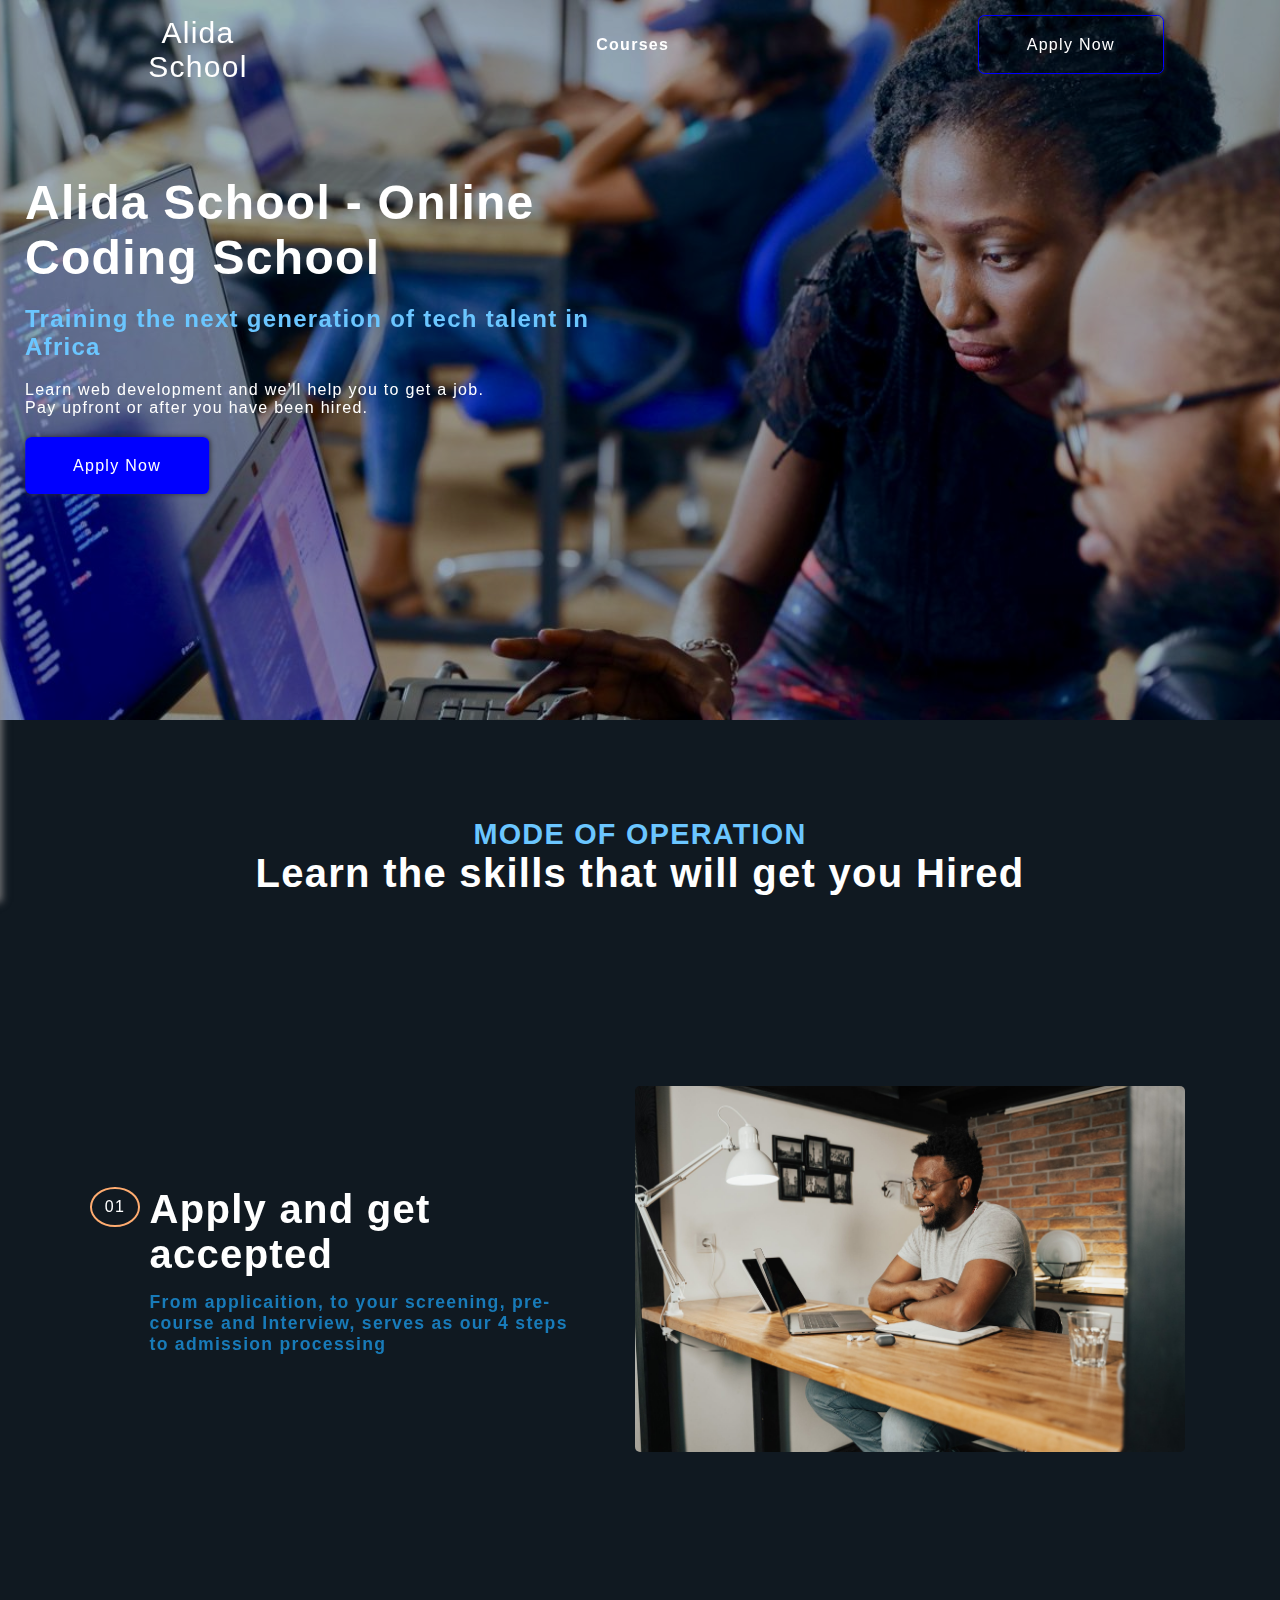
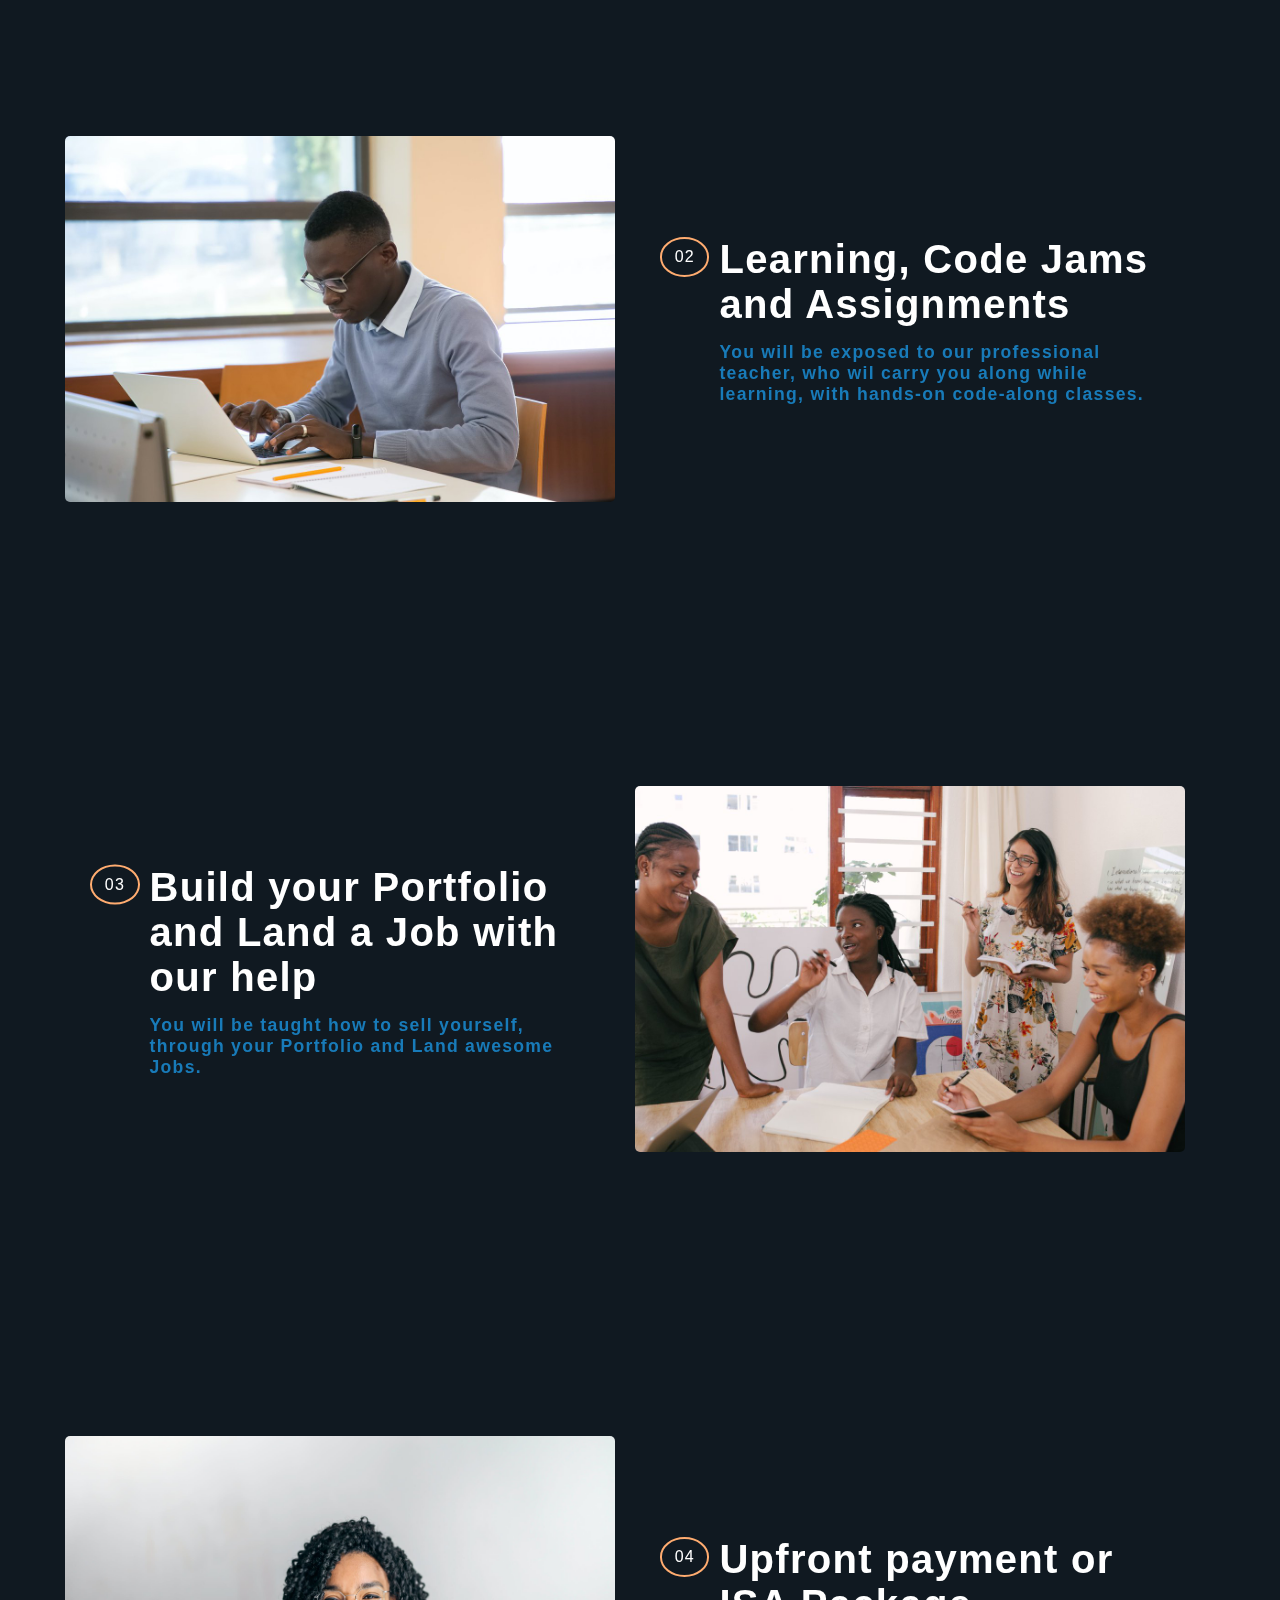
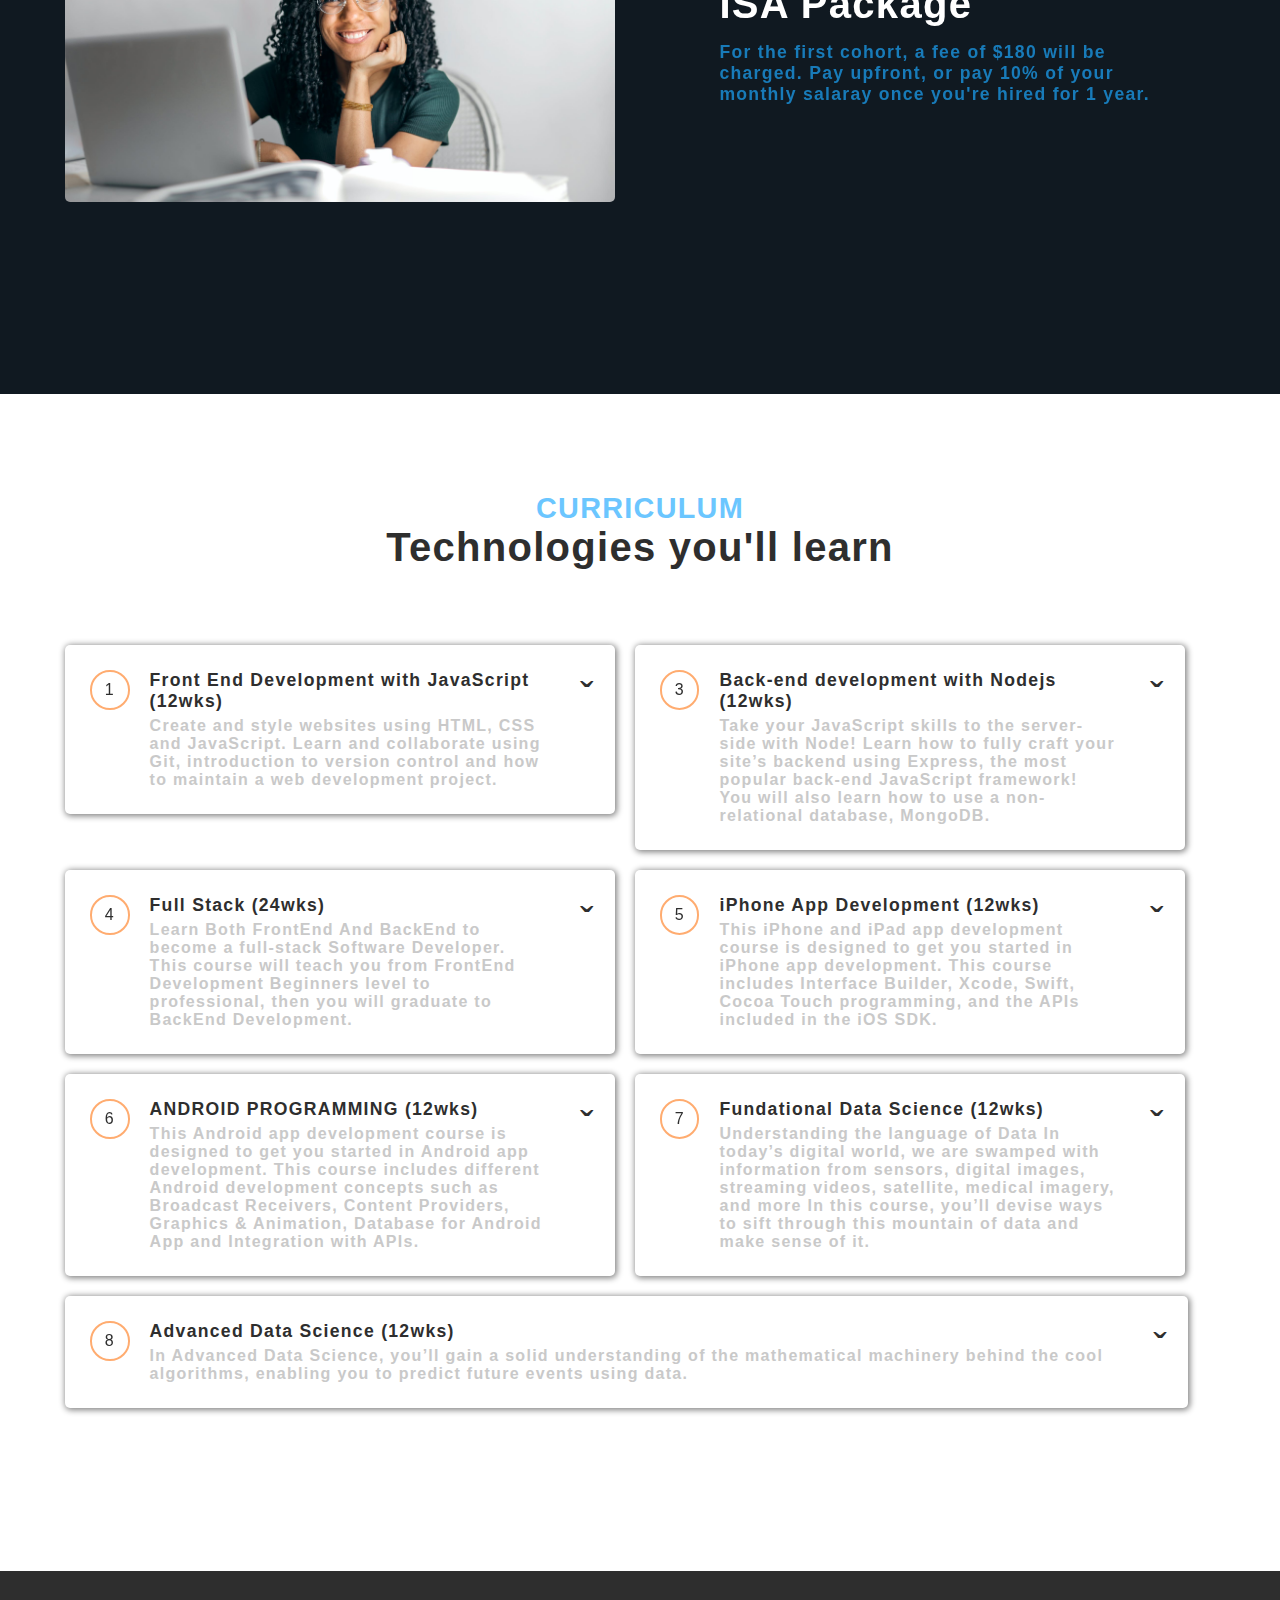
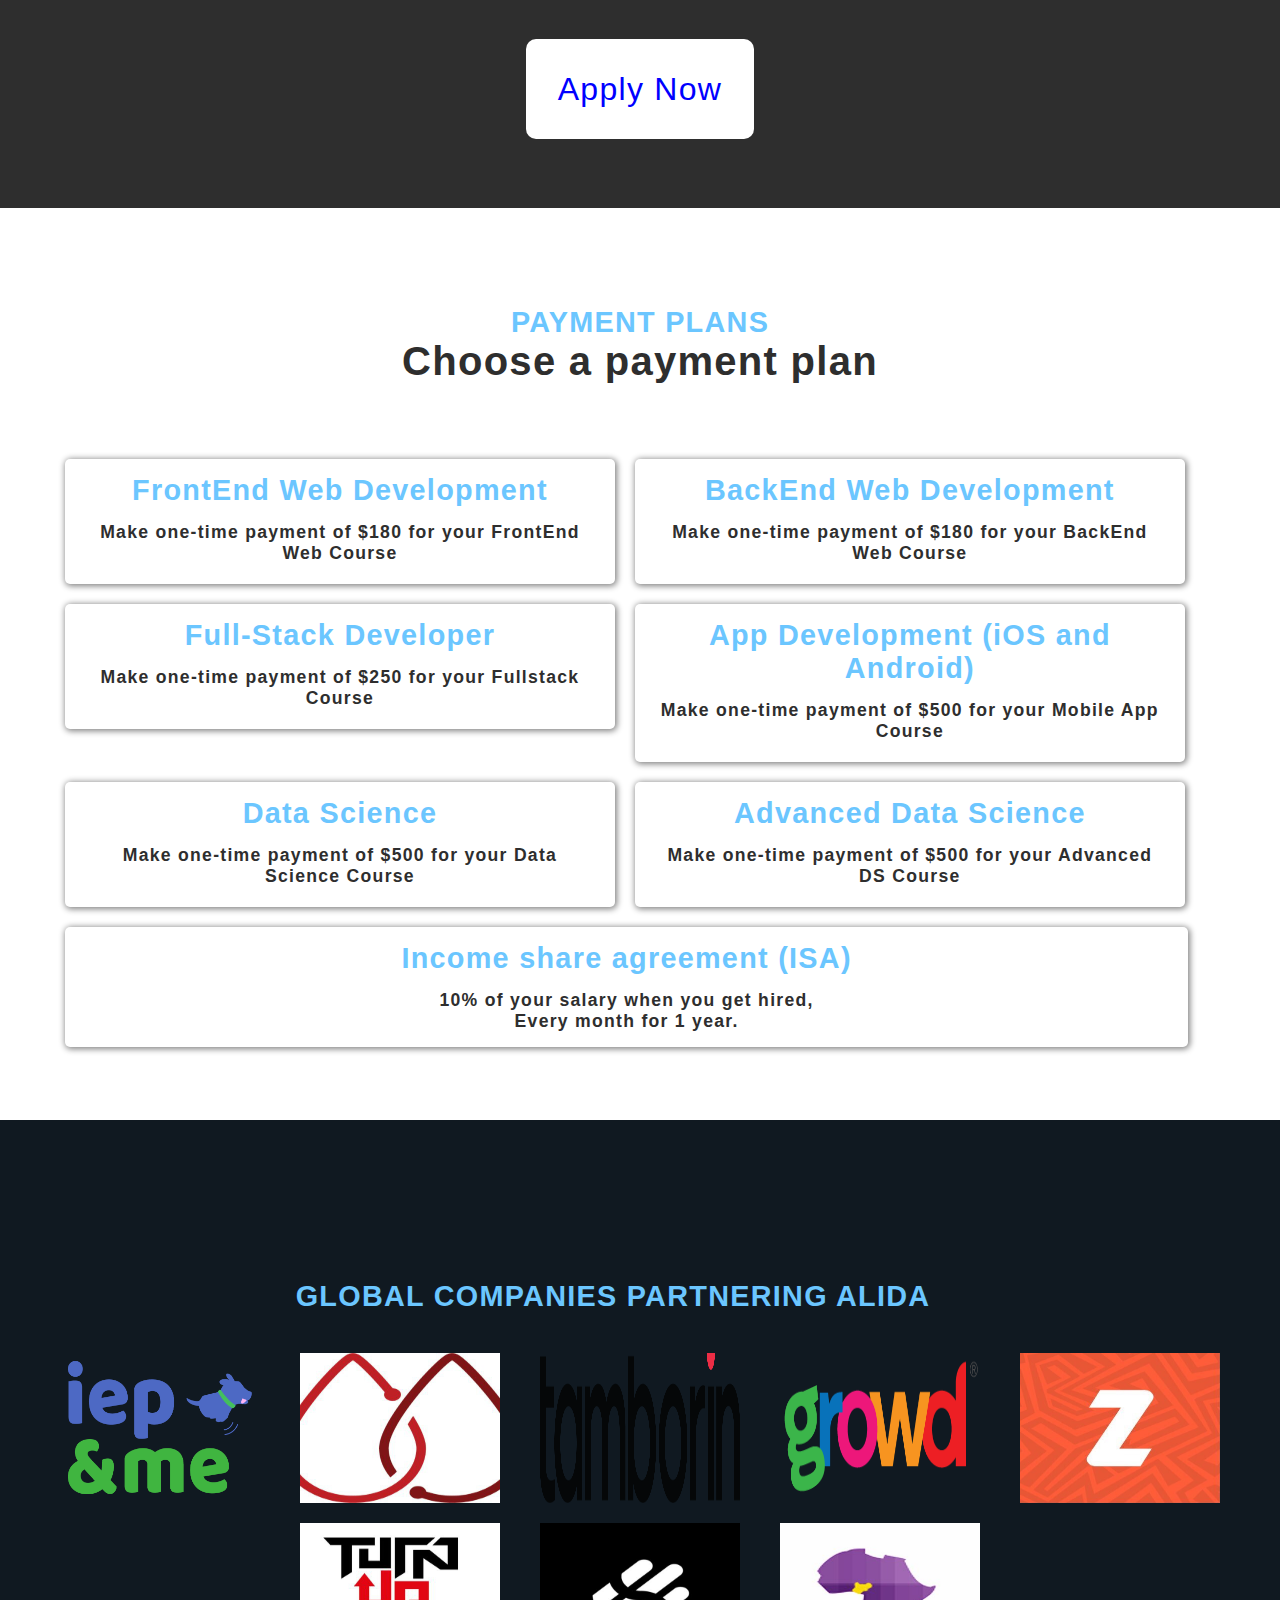
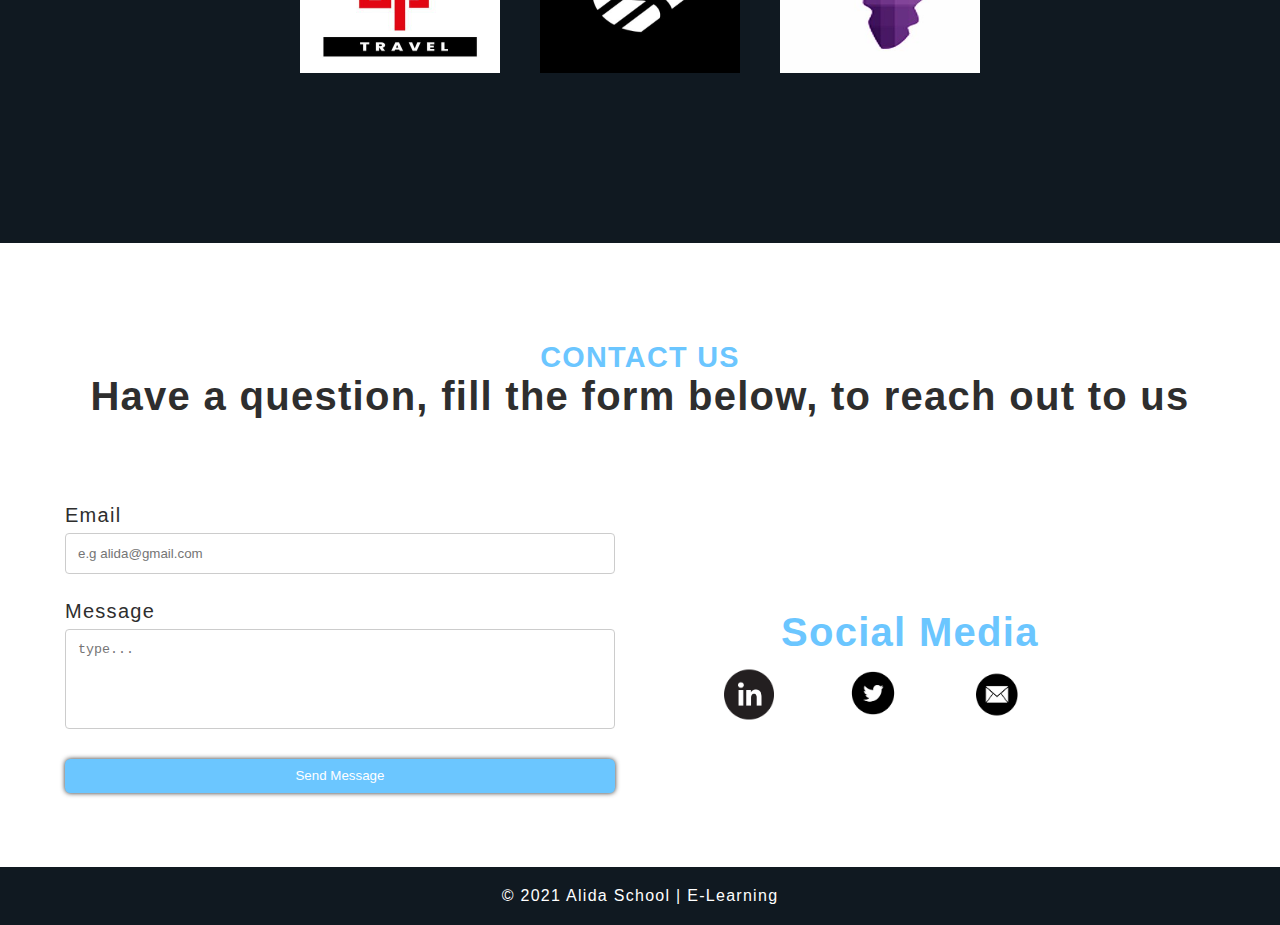
==== index.html @ 57f453c8 "first commit" ====
<!DOCTYPE html>
<html lang="en">
<head>
    <meta charset="UTF-8">
    <meta http-equiv="X-UA-Compatible" content="IE=edge">
    <meta name="author" content="George Ikwegbu Chinedu" email="g.ikwegub@gmail.com" >
    <meta name="theme-color" content="#fff">
    <meta name="viewport" content="width=device-width, initial-scale=1.0">
    <!-- <meta name="color-scheme" content="dark light"> -->
    <link rel="stylesheet" type="text/css" href="css/style.css" />
    <link rel="icon" href="images/alida-logo.png" sizes="192x192" />
    <title>Alida School</title>
</head>
<body>
    <div class="al-wrapper">
        <nav class="al-nav-bar">
            <div class="al-brand">
                <div> Alida </div>
                <div> School </div>
            </div>
            <ul>
                <!-- <li>
                    <a href="#mod" title=""> Mode of Operation </a>
                </li> -->
                <li>
                    <a href="#curriculum" title=""> Courses </a>
                </li>
                <!-- <li>
                    <a href="#timeline" title=""> Timeline </a>
                </li>
                <li>
                    <a href="#payment" title=""> Payment Plans </a>
                </li>
                <li>
                    <a href="#contactus" title=""> Contact Us </a>
                </li> -->
            </ul>
            <div class="al-nav-apply-btn">
                <a href="https://forms.gle/y5cdos5y91xUsChD9" target="_blank" class="al-btn al-btn-primary al-btn-outline al-text-light al-pt-lg al-pb-lg" title="Apply Now"> Apply Now </a>
            </div>
            <div class="al-nav-btn al-mr-lg al-pr-lg">
                <button class="al-nav-menu al-bg-secondary" id="al-nav-menu" >
                    <div></div>
                    <div></div>
                    <div></div>
                </button>
            </div>
        </nav>
        <!-- <div class="al-side-nav al-side-nav-openClose"> -->
        <div class="al-side-nav">
            <div class="al-side-nav-content al-bg-linkImg" id="al-side-nav-content">
                <ul>
                    <li>
                        <a href="#mod" title=""> Mode of Operation </a>
                    </li>
                    <li>
                        <a href="#curriculum" title=""> Curriculum </a>
                    </li>
                    <li>
                        <a href="#timeline" title=""> Timeline </a>
                    </li>
                    <li>
                        <a href="#payment" title=""> Payment Plans </a>
                    </li>
                    <li>
                        <a href="#contactus" title=""> Contact Us </a>
                    </li>
                </ul>
            </div>
        </div>
        <div class="al-hero al-bg-heroImg">
            <div class="al-row _hero">
                <div class="al-col-sm-6">
                    <div class="al-hero-text">
                        <div class="al-text-h1">
                            Alida School - Online Coding School
                        </div>
                        <div class="al-text-h5 al-text-secondary al-mt-lg al-mb-lg" style="font-size: 24px;">
                            Training the next generation of tech talent in Africa
                        </div>
                        <div class="al-mb-lg" style="font-size: 16px;">
                            Learn web development and we'll help you to get a job. <br>
                            Pay upfront or after you have been hired.
                        </div>
                        <div class="al-mt-lg al-pt-lg">
                            <a href="https://forms.gle/y5cdos5y91xUsChD9" target="_blank" class="al-btn al-btn-primary al-pt-lg al-pb-lg" title=""> Apply Now </a>
                        </div>
                    </div>
                </div>
            </div>
        </div>
        <!-- <div class="al-why-alida" style="background-color: red;" >
            <div class="al-why-container">
                <div class="al-why-header al-text-secondary">Training the next generation of tech talent in Africa </div>
                <div class="al-why-content">
                    Alida School is a technology and future skills school that trains aspiring tech professionals with industry-ready skills required for the fast-moving tech sector.
                </div>
            </div>
            <div>
                <div class="al-why-card">
                    <div class="al-card-img">
                        <img src="images/learn.jpeg" alt="tech image" />
                    </div>
                    <div class="al-content">
                        <div class="al-title"> Learn the employability skills that matter </div>
                        <div class="al-subtitle"> Each program is developed to fill a demand in today’s booming tech industry. You’ll learn practical skills that make you more valuable and attractive to companies. </div>
                    </div>
                </div>
            </div>
            <div>
                <div class="al-why-card">
                    <div class="al-card-img">
                        <img src="images/coding.jpeg" alt="tech image" />
                    </div>
                    <div class="al-content">
                        <div class="al-title"> Coding courses created by technologists and  computer scientists </div>
                        <div class="al-subtitle"> All of our courses are created, delivered and updated by experts working in the tech industry. You’ll always be learning the most up-to-date industry standards and best practices. </div>
                    </div>
                </div>
            </div>
            <div>
                <div class="al-why-card">
                    <div class="al-card-img">
                        <img src="images/career.jpeg" alt="tech image" />
                    </div>
                    <div class="al-content">
                        <div class="al-title"> Exciting African and Global Tech Career Pathways </div>
                        <div class="al-subtitle"> Our interests are 100% aligned and we only succeed when you do, so you don't need to worry about navigating the job market alone. We’ll connect you to our network of hiring partners to help you find the right job. </div>
                    </div>
                </div>
            </div>
        </div> -->
        <div class="al-mode-of-operation" id="mod">
            <div class="al-header">
                <div class="al-text-secondary al-text-h3 al-text-capslock"> MODE OF OPERATION </div>
                <div class="al-text-h2 al-text-light">
                    Learn the skills that will get you Hired
                </div>
            </div>
            <div class="al-content">
                <div class="al-row _mod">
                    <div class="al-col-sm-6">
                        <div class="al-vertical">
                            <div class="al-before">
                                <div class="al-num al-text-light"> 01 </div>
                            </div>
                            <div>
                                <div class="al-text-h2 al-mb-md al-text-light"> Apply and get accepted </div>
                                <div class="al-text-secondary-dark al-text-h4">
                                    From applicaition, to your screening, pre-course and Interview,
                                    serves as our 4 steps to admission processing
                                </div>
                            </div>
                        </div>
                    </div>
                    <div class="al-col-sm-6 al-text-center">
                        <img class="accept" src="images/accept.jpeg" alt="Image" width="100%" />
                    </div>
                </div>
                <div class="al-row _mod">
                    <div class="al-col-sm-6 al-text-center">
                        <img class="code" src="images/code.jpeg" alt="Image" width="100%" />
                    </div>
                    <div class="al-col-sm-6">
                        <div class="al-vertical">
                            <div class="al-before">
                                <div class="al-num al-text-light"> 02 </div>
                            </div>
                            <div>
                                <div class="al-text-h2 al-mb-md al-text-light"> Learning, Code Jams and Assignments </div>
                                <div class="al-text-secondary-dark al-text-h4">
                                    You will be exposed to our professional teacher, who wil carry you along while learning,
                                    with hands-on code-along classes.
                                </div>
                            </div>
                        </div>
                    </div>
                </div>
                <div class="al-row _mod">
                    <div class="al-col-sm-6">
                        <div class="al-vertical">
                            <div class="al-before">
                                <div class="al-num al-text-light"> 03 </div>
                            </div>
                            <div>
                                <div class="al-text-h2 al-mb-md al-text-light"> Build your Portfolio and Land a Job with our help </div>
                                <div class="al-text-secondary-dark al-text-h4">
                                    You will be taught how to <b>sell</b> yourself, through your Portfolio
                                    and Land awesome Jobs.
                                </div>
                            </div>
                        </div>
                    </div>
                    <div class="al-col-sm-6 al-text-center">
                        <img class="build" src="images/build.jpeg" alt="Image" width="100%" />
                    </div>
                </div>
                <div class="al-row _mod">
                    <div class="al-col-sm-6 al-text-center">
                        <img class="pay" src="images/pay.jpeg" alt="Image" width="100%" />
                    </div>
                    <div class="al-col-sm-6">
                        <div class="al-vertical">
                            <div class="al-before">
                                <div class="al-num al-text-light"> 04 </div>
                            </div>
                            <div>
                                <div class="al-text-h2 al-mb-md al-text-light"> Upfront payment or ISA Package </div>
                                <div class="al-text-secondary-dark al-text-h4">
                                    For the first cohort, a fee of &#36;180 will be charged.
                                    Pay upfront, or pay 10% of your monthly salaray once you're hired
                                    for 1 year.
                                </div>
                            </div>
                        </div>
                    </div>
                </div>
            </div>
        </div>
        <div class="al-curriculum" id="curriculum">
            <div class="al-header">
                <div class="al-text-secondary al-text-h3 al-text-capslock"> Curriculum </div>
                <div class="al-text-h2">
                    Technologies you'll learn
                </div>
            </div>
            <div class="al-content">
                <div class="al-row _curriculum">
                    <div class="al-col-sm-6">
                        <div class="al-card">
                            <div class="al-accordion">
                                <!-- I want to use a sibling selector -->
                                <input type="checkbox" hidden  id="html" />
                                <label for="html">
                                    <div class="al-accordion-header">
                                        <div class="al-row al-justify-between">
                                            <div class="al-before al-mr-lg">
                                                <div class="al-num"> 1 </div>
                                            </div>
                                            <div>
                                                <div class="al-text-h4"> Front End Development with JavaScript (12wks) </div>
                                                <div class="al-text-subtitle al-text-grey al-mt-xs">
                                                    <div>
                                                        Create and style websites using HTML, CSS and JavaScript. 
                                                        Learn and collaborate using Git, introduction to version control and how to maintain a web development project.
                                                    </div>
                                                </div>
                                            </div>
                                        </div>
                                        <div class="al-pl-lg al-pt-lg">
                                                <span class="al-icon-md"> &#711; </span>
                                            </div>
                                        </div>
                                </label>
                                <div class="al-accordion-body al-mt-md">
                                    <div class="al-chips">
                                        <span class="al-chip"> HTML </span>
                                        <span class="al-chip"> CSS </span>
                                        <span class="al-chip"> Responsive web design </span>
                                        <span class="al-chip"> Building forms </span>
                                        <span class="al-chip"> Git commands </span>
                                        <span class="al-chip"> Functions </span>
                                        <span class="al-chip"> Objects </span>
                                        <span class="al-chip"> Classes </span>
                                        <span class="al-chip"> Modules </span>
                                        <span class="al-chip"> Error handling </span>
                                        <span class="al-chip"> Error handling </span>
                                        <span class="al-chip"> Document Object Model (DOM) </span>
                                        <span class="al-chip"> Vue.js) </span>
                                    </div>
                                </div>
                            </div>
                        </div>
                    </div>
                    <div class="al-col-sm-6">
                        <div class="al-card al-bg-light">
                            <div class="al-accordion">
                                <input type="checkbox" hidden  id="wordpress" />
                                <label for="wordpress">
                                    <div class="al-accordion-header">
                                        <div class="al-row al-justify-between">
                                            <div class="al-before al-mr-lg">
                                                <div class="al-num"> 3 </div>
                                            </div>
                                            <div>
                                                <div class="al-text-h4"> Back-end development with Nodejs (12wks) </div>
                                                <div class="al-text-subtitle al-text-grey al-mt-xs">
                                                    <div>
                                                        Take your JavaScript skills to the server-side with Node! Learn how to fully craft your site’s backend using Express, the most popular back-end JavaScript framework! You will also learn how to use a non-relational database, MongoDB.
                                                    </div>
                                                </div>
                                            </div>
                                        </div>
                                        <div class="al-pl-lg al-pt-lg">
                                            <span class="al-icon-md"> &#711; </span>
                                        </div>
                                    </div>
                                </label>
                                <div class="al-accordion-body al-mt-md">
                                    <div class="al-chips">
                                        <span class="al-chip"> Node Js </span>
                                        <span class="al-chip"> Express and MongoDB </span>
                                        <span class="al-chip"> Authentication </span>
                                        <span class="al-chip"> APIs </span>
                                        <span class="al-chip"> Testing Express </span>
                                        <span class="al-chip"> Final Project </span>
                                    </div>
                                </div>
                            </div>
                        </div>
                    </div>
                    <div class="al-col-sm-6">
                        <div class="al-card al-bg-light">
                            <div class="al-accordion">
                                <input type="checkbox" hidden  id="git" />
                                <label for="git">
                                    <div class="al-accordion-header">
                                        <div class="al-row al-justify-between">
                                            <div class="al-before al-mr-lg">
                                                <div class="al-num"> 4 </div>
                                            </div>
                                            <div>
                                                <div class="al-text-h4"> Full Stack (24wks) </div>
                                                <div class="al-text-subtitle al-text-grey al-mt-xs">
                                                    <div>
                                                        Learn Both FrontEnd And BackEnd to become a full-stack Software Developer. This course will teach you from FrontEnd Development Beginners level to professional, then you will graduate to BackEnd Development.
                                                    </div>
                                                </div>
                                            </div>
                                        </div>
                                        <div class="al-pl-lg al-pt-lg">
                                            <span class="al-icon-md"> &#711; </span>
                                        </div>
                                    </div>
                                </label>
                                <div class="al-accordion-body al-mt-md">
                                    <div class="al-chips">
                                        <span class="al-chip"> Front End & Back End </span>
                                    </div>
                                </div>
                            </div>
                        </div>
                    </div>
                    <div class="al-col-sm-6">
                        <div class="al-card al-bg-light">
                            <div class="al-accordion">
                                <input type="checkbox" hidden  id="ios" />
                                <label for="ios">
                                    <div class="al-accordion-header">
                                        <div class="al-row al-justify-between">
                                            <div class="al-before al-mr-lg">
                                                <div class="al-num"> 5 </div>
                                            </div>
                                            <div>
                                                <div class="al-text-h4"> iPhone App Development (12wks) </div>
                                                <div class="al-text-subtitle al-text-grey al-mt-xs">
                                                    <div>
                                                        This iPhone and iPad app development course is designed to get you started in iPhone app development. This course includes Interface Builder, Xcode, Swift, Cocoa Touch programming, and the APIs included in the iOS SDK.
                                                    </div>
                                                </div>
                                            </div>
                                        </div>
                                        <div class="al-pl-lg al-pt-lg">
                                            <span class="al-icon-md"> &#711; </span>
                                        </div>
                                    </div>
                                </label>
                                <div class="al-accordion-body al-mt-md">
                                    <div class="al-chips">
                                        <span class="al-chip"> Web Design course </span>
                                        <span class="al-chip"> Introduction to Programming </span>
                                        <span class="al-chip"> JavaScript & jQuery </span>
                                        <span class="al-chip"> Intro to SQL and Database </span>
                                        <span class="al-chip"> PHP & MySQL programming course </span>
                                        <span class="al-chip"> C# programming course or 4-days Java programming course </span>
                                        <span class="al-chip"> SWIFT programming for iOS </span>
                                        <span class="al-chip"> iPhone App development </span>
                                    </div>
                                </div>
                            </div>
                        </div>
                    </div>
                    <div class="al-col-sm-6">
                        <div class="al-card al-bg-light">
                            <div class="al-accordion">
                                <input type="checkbox" hidden  id="android" />
                                <label for="android">
                                    <div class="al-accordion-header">
                                        <div class="al-row al-justify-between">
                                            <div class="al-before al-mr-lg">
                                                <div class="al-num"> 6 </div>
                                            </div>
                                            <div>
                                                <div class="al-text-h4"> ANDROID PROGRAMMING (12wks) </div>
                                                <div class="al-text-subtitle al-text-grey al-mt-xs">
                                                    <div>
                                                        This Android app development course is designed to get you started in Android app development. This course includes different Android development concepts such as Broadcast Receivers, Content Providers, Graphics & Animation, Database for Android App and Integration with APIs.
                                                    </div>
                                                </div>
                                            </div>
                                        </div>
                                        <div class="al-pl-lg al-pt-lg">
                                            <span class="al-icon-md"> &#711; </span>
                                        </div>
                                    </div>
                                </label>
                                <div class="al-accordion-body al-mt-md">
                                    <div class="al-chips">
                                        <span class="al-chip"> Introduction Android App Development  </span>
                                        <span class="al-chip"> Introducing the Android </span>
                                        <span class="al-chip"> History of Android </span>
                                        <span class="al-chip"> Different Versions of Android </span>
                                        <span class="al-chip"> What is the role of Java </span>
                                        <span class="al-chip"> Android official IDE as a development tool </span>
                                        <span class="al-chip"> Android Market </span>
                                        <span class="al-chip"> What is SDK </span>
                                        <span class="al-chip"> Install SDK </span>
                                        <span class="al-chip"> Native Libraries </span>
                                        <span class="al-chip"> Dalvik </span>
                                        <span class="al-chip"> App Framework </span>
                                        <span class="al-chip"> Android Architecture </span>
                                        <span class="al-chip"> Activities </span>
                                        <span class="al-chip"> Intents </span>
                                        <span class="al-chip"> Broadcast Receivers </span>
                                        <span class="al-chip"> Services </span>
                                        <span class="al-chip"> Content Providers </span>
                                        <span class="al-chip"> Hello, World! Android App </span>
                                        <span class="al-chip"> Create Hello, World Application </span>
                                        <span class="al-chip"> Compile and Run Hello, World! Android App </span>
                                        <span class="al-chip"> Use app Emulator </span>
                                        <span class="al-chip"> Android Studio </span>
                                        <span class="al-chip"> Android App development IDE for building Android applications </span>
                                        <span class="al-chip"> Debugging tools </span>
                                        <span class="al-chip"> Performance tools </span>
                                        <span class="al-chip"> Debugging and editing using Android Studio </span>
                                        <span class="al-chip"> Android GUI, Lists and Adapters </span>
                                        <span class="al-chip"> How to create UI for applications </span>
                                        <span class="al-chip"> Using themes </span>
                                        <span class="al-chip"> Views </span>
                                        <span class="al-chip"> Buttons </span>
                                        <span class="al-chip"> Text view </span>
                                        <span class="al-chip"> List </span>
                                        <span class="al-chip"> Dialog views </span>
                                        <span class="al-chip"> Menu in Android Applications </span>
                                        <span class="al-chip"> GUI Adapters </span>
                                        <span class="al-chip"> Logging </span>
                                        <span class="al-chip"> Threading </span>
                                        <span class="al-chip"> Colour </span>
                                        <span class="al-chip"> Using the standard widgets </span>
                                        <span class="al-chip"> Preferences </span>
                                        <span class="al-chip"> File System </span>
                                        <span class="al-chip"> Manifest File </span>
                                        <span class="al-chip"> Localisation and Screen Resolution </span>
                                        <span class="al-chip"> Understanding localisation </span>
                                        <span class="al-chip"> Understanding Screen resolution </span>
                                        <span class="al-chip"> Creating apps that works with multiple layouts </span>
                                        <span class="al-chip"> Creating apps that works with multiple screen resolutions </span>
                                        <span class="al-chip"> Handling localisation and screen resolution changes </span>
                                        <span class="al-chip"> Database for Android App </span>
                                        <span class="al-chip"> SQLite </span>
                                        <span class="al-chip"> DbHelper </span>
                                        <span class="al-chip"> Opening database </span>
                                        <span class="al-chip"> Closing a database </span>
                                        <span class="al-chip"> execSQL </span>
                                        <span class="al-chip"> Cursor </span>
                                        <span class="al-chip"> SQLiteOpenHelper </span>
                                        <span class="al-chip"> SQL select </span>
                                        <span class="al-chip"> SQL insert </span>
                                        <span class="al-chip"> SQL update </span>
                                        <span class="al-chip"> SQL delete </span>
                                        <span class="al-chip"> Graphics & Animation </span>
                                        <span class="al-chip"> User of graphics in app </span>
                                        <span class="al-chip"> How to use images </span>
                                        <span class="al-chip"> Android graphic routines </span>
                                        <span class="al-chip"> Draw bitmap </span>
                                        <span class="al-chip"> How to make animation in Apps </span>
                                        <span class="al-chip"> Canvas Drawing </span>
                                        <span class="al-chip"> Broadcast Receivers </span>
                                        <span class="al-chip"> What are broadcast receivers </span>
                                        <span class="al-chip"> Network receiver </span>
                                        <span class="al-chip"> Boot receiver </span>
                                        <span class="al-chip"> Broadcast intent </span>
                                        <span class="al-chip"> System Services </span>
                                        <span class="al-chip"> Location Service </span>
                                        <span class="al-chip"> Intent services </span>
                                        <span class="al-chip"> custom services </span>
                                        <span class="al-chip"> service class </span>
                                        <span class="al-chip"> Start a service </span>
                                        <span class="al-chip"> run a service </span>
                                        <span class="al-chip"> Stop a service </span>
                                        <span class="al-chip"> Integration with APIs </span>
                                        <span class="al-chip"> Openweather map </span>
                                        <span class="al-chip"> Publishing your app on the Android Market </span>
                                        <span class="al-chip"> How to publish an app? </span>
                                        <span class="al-chip"> What to consider before submitting app </span>
                                        <span class="al-chip"> Preparing for Release </span>
                                        <span class="al-chip"> Application licensing </span>
                                        <span class="al-chip"> Signing and publishing apps </span>
                                        <span class="al-chip"> Versioning Your Applications </span>
                                        <span class="al-chip"> Project in Android App Development </span>
                                        <span class="al-chip"> Project - Build a complete Android application: </span>
                                        <span class="al-chip"> Build a complete real world Android application from start to finish, in class with an experienced developer as mentor. </span>
                                    </div>
                                </div>
                            </div>
                        </div>
                    </div>
                    <div class="al-col-sm-6">
                        <div class="al-card al-bg-light">
                            <div class="al-accordion">
                                <input type="checkbox" hidden  id="ds" />
                                <label for="ds">
                                    <div class="al-accordion-header">
                                        <div class="al-row al-justify-between">
                                            <div class="al-before al-mr-lg">
                                                <div class="al-num"> 7 </div>
                                            </div>
                                            <div>
                                                <div class="al-text-h4"> Fundational Data Science (12wks) </div>
                                                <div class="al-text-subtitle al-text-grey al-mt-xs">
                                                    <div>
                                                        Understanding the language of Data In today’s digital world, we are swamped with information from sensors, digital images, streaming videos, satellite, medical imagery, and more

                                                        In this course, you’ll devise ways to sift through this mountain of data and make sense of it.
                                                    </div>
                                                </div>
                                            </div>
                                        </div>
                                        <div class="al-pl-lg al-pt-lg">
                                            <span class="al-icon-md"> &#711; </span>
                                        </div>
                                    </div>
                                </label>
                                <div class="al-accordion-body al-mt-md">
                                    <div class="al-chips">
                                        <span class="al-chip"> Foundations of Data Science </span>
                                        <span class="al-chip"> Python Programming </span>
                                        <span class="al-chip">  Advanced Data Mining and Web Scraping with BeautifulSoup and Selenium </span>
                                        <span class="al-chip"> Data Visualization with NumPy & Pandas </span>
                                        <span class="al-chip"> Statistical Modelling </span>
                                        <span class="al-chip"> Data Exploration using Jupyter Notebooks </span>
                                        <span class="al-chip"> Linear Regression </span>
                                    </div>
                                </div>
                            </div>
                        </div>
                    </div>
                    <div class="al-col-sm-12">
                        <div class="al-card al-bg-light">
                            <div class="al-accordion">
                                <input type="checkbox" hidden  id="ads" />
                                <label for="ads">
                                    <div class="al-accordion-header">
                                        <div class="al-row al-justify-between">
                                            <div class="al-before al-mr-lg">
                                                <div class="al-num"> 8 </div>
                                            </div>
                                            <div>
                                                <div class="al-text-h4"> Advanced Data Science (12wks) </div>
                                                <div class="al-text-subtitle al-text-grey al-mt-xs">
                                                    <div>
                                                        In Advanced Data Science, you’ll gain a solid understanding of the mathematical machinery behind the cool algorithms, enabling you to predict future events using data.
                                                    </div>
                                                </div>
                                            </div>
                                        </div>
                                        <div class="al-pl-lg al-pt-lg">
                                            <span class="al-icon-md"> &#711; </span>
                                        </div>
                                    </div>
                                </label>
                                <div class="al-accordion-body al-mt-md">
                                    <div class="al-chips">
                                        <span class="al-chip"> Foundations of Data Science </span>
                                        <span class="al-chip"> Text Visualization with Wordcloud </span>
                                        <span class="al-chip"> Unsupervised Learning </span>
                                        <span class="al-chip"> Introduction to Deep Learning </span>
                                        <span class="al-chip"> Unsupervised  Learning </span>
                                        <span class="al-chip"> Text Mining and NLP Techniques </span>
                                        <span class="al-chip"> Neural Networks </span>
                                        <span class="al-chip"> Get Started with Keras </span>
                                        <span class="al-chip"> Data Science for Image Processing and Computer Vision. </span>

                                    </div>
                                </div>
                            </div>
                        </div>
                    </div>
                </div>
            </div>
        </div>
        <!-- <div class="al-timeline al-bg-linkImg" id="timeline">
            <div class="al-header">
                <div class="al-text-secondary al-text-h3 al-text-capslock"> Schedule </div>
                <div class="al-text-h2">
                    Select your convenient Learning time
                </div>
            </div>
            <div class="al-content al-pa-lg">
                <div class="al-card">
                    <div class="al-row al-justify-between">
                        <div class="al-text-bold al-text-h3 al-mt-lg"> Schedule </div>
                        <div class="al-mt-lg">12 weeks </div>
                        <div class="al-mt-lg"> Mondays to Fridays (7pm to 9pm UTC) </div>
                        <div class="al-mt-lg">
                            <a href="https://forms.gle/y5cdos5y91xUsChD9" target="_blank"  class="al-btn al-btn-primary" title=""> Apply Now </a>
                        </div>
                    </div>
                    <div class="al-separator-stripped"></div>
                    <div class="al-row al-justify-between">
                        <div class="al-text-bold al-text-h3 al-mt-lg"> Full-Stack </div>
                        <div class="al-mt-lg">24 weeks </div>
                        <div class="al-mt-lg line-break"> Mondays to Fridays (7pm to 9pm UTC) and Saturdays (9am to 1pm UTC) </div>
                        <div class="al-mt-lg">
                            <a href="https://forms.gle/y5cdos5y91xUsChD9" target="_blank" disabled class="al-btn al-btn-primary al-disabled" title=""> Apply Now </a>
                        </div>
                    </div>
                </div>
            </div>
        </div> -->
        <div class="al-apply-now">
            <a href="https://forms.gle/y5cdos5y91xUsChD9" target="_blank"> Apply Now </a>
        </div>
        <div class="al-payment-plans" id="payment">
            <div class="al-header">
                <div class="al-text-secondary al-text-h3 al-text-capslock"> PAYMENT PLANS </div>
                <div class="al-text-h2 al-mr-lg al-ml-lg">
                    Choose a payment plan
                </div>
            </div>
            <div class="al-content">
                <div class="al-row _payment">
                    <div class="al-col-sm-6">
                        <div class="al-card al-pl-lg al-pr-lg al-pt-md al-pb-md al-text-center">
                            <div class="al-text-secondary al-text-h3 al-mb-md"> FrontEnd Web Development </div>
                            <!-- <div class="al-text-h4"> &#36; 180 </div> -->
                            <div class="al-text-h4 al-mb-xs">
                                Make one-time payment of &#36;180 for your FrontEnd Web Course 
                            </div>
                        </div>
                    </div>
                    <div class="al-col-sm-6">
                        <div class="al-card al-pl-lg al-pr-lg al-pt-md al-pb-md al-text-center">
                            <div class="al-text-secondary al-text-h3 al-mb-md">  BackEnd Web Development </div>
                            <!-- <div class="al-text-h4"> &#36; 180 </div> -->
                            <div class="al-text-h4 al-mb-xs">
                                Make one-time payment of &#36;180 for your BackEnd Web Course 
                            </div>
                        </div>
                    </div>
                    <div class="al-col-sm-6">
                        <div class="al-card al-pl-lg al-pr-lg al-pt-md al-pb-md al-text-center">
                            <div class="al-text-secondary al-text-h3 al-mb-md">  Full-Stack Developer </div>
                            <!-- <div class="al-text-h4"> &#36; 180 </div> -->
                            <div class="al-text-h4 al-mb-xs">
                                Make one-time payment of &#36;250 for your Fullstack Course 
                            </div>
                        </div>
                    </div>
                    <div class="al-col-sm-6">
                        <div class="al-card al-pl-lg al-pr-lg al-pt-md al-pb-md al-text-center">
                            <div class="al-text-secondary al-text-h3 al-mb-md">  App Development (iOS and Android) </div>
                            <!-- <div class="al-text-h4"> &#36; 180 </div> -->
                            <div class="al-text-h4 al-mb-xs">
                                Make one-time payment of &#36;500 for your Mobile App Course 
                            </div>
                        </div>
                    </div>
                    <div class="al-col-sm-6">
                        <div class="al-card al-pl-lg al-pr-lg al-pt-md al-pb-md al-text-center">
                            <div class="al-text-secondary al-text-h3 al-mb-md">  Data Science </div>
                            <!-- <div class="al-text-h4"> &#36; 180 </div> -->
                            <div class="al-text-h4 al-mb-xs">
                                Make one-time payment of &#36;500 for your Data Science Course 
                            </div>
                        </div>
                    </div>
                    <div class="al-col-sm-6">
                        <div class="al-card al-pl-lg al-pr-lg al-pt-md al-pb-md al-text-center">
                            <div class="al-text-secondary al-text-h3 al-mb-md">  Advanced Data Science </div>
                            <!-- <div class="al-text-h4"> &#36; 180 </div> -->
                            <div class="al-text-h4 al-mb-xs">
                                Make one-time payment of &#36;500 for your Advanced DS Course 
                            </div>
                        </div>
                    </div>
                    <div class="al-col-sm-12">
                        <div class="al-card al-pl-lg al-pr-lg al-pt-md al-pb-md al-text-center">
                            <div class="al-text-secondary al-text-h3 al-mb-md"> Income share agreement (ISA) </div>
                            <div class="al-text-h4">
                                10% of your salary when you get hired, <br>
                                 Every month for 1 year.
                            </div>
                        </div>
                    </div>
                </div>
            </div>
        </div>
        <div class="al-alida-partners al-text-center">
            <div class="al-text-secondary al-text-center al-text-h3 al-text-capslock al-mr-xs al-ml-xs" style="width: 95%;"> Global companies Partnering Alida </div>
            <div class="al-partners-logo">
                <img src="images/partners/iepme.png" title="iep&amp;me" alt="https://www.iepandme.com/" />

                <img src="images/partners/waladigital.jpeg" title="waladigital" alt="https://www.waladigital.io/" />

                <img src="images/partners/Tamborin.0bffcb6.png" title="Tamborin.0bffcb6" alt="Tamborin.0bffcb6" />

                <img src="images/partners/growd.png" title="growd" alt="https://growd.org/" />

                <img src="images/partners/zazuu.jpeg" title="zazuu" alt="https://zazuu.co/" />

                <img src="images/partners/turnup-travel.jpeg" title="turnup travel" alt="https://turnup.travel/" />

                <img src="images/partners/sellox.jpeg" title="sellox" alt="https://sellox.io/" />

                <img src="images/partners/enye.jpeg" title="enye" alt="https://www.enye.tech/" />
            </div>
        </div>
        <div class="al-contact" id="contactus">
            <div class="al-header">
                <div class="al-text-secondary al-text-h3 al-text-capslock"> CONTACT US </div>
                <div class="al-text-h2 al-ml-lg al-mr-lg">
                    Have a question,  fill the form below, to reach out to us
                </div>
            </div>
            <div class="al-content">
                <div class="al-row _contact">
                    <div class="al-col-sm-6">
                        <form action="javascript();" class="al-form">
                            <div class="al-form-group">
                                <label class="al-form-label" for="email">
                                    Email
                                </label>
                                <div class="al-form-input">
                                    <input type="email" id="email" name="email" required inputmode="email" placeholder="e.g alida@gmail.com" />
                                    <i class="fa fa-email"></i>
                                </div>
                            </div>
                            <div class="al-form-group">
                                <label class="al-form-label" for="message">
                                    Message
                                </label>
                                <div class="al-form-input">
                                    <textarea required id="message" name="message" style="height: 100px;" placeholder="type..."></textarea>
                                </div>
                            </div>
                            <div class="al-form-group">
                                <button type="submit" class="al-btn al-btn-block al-btn-secondary">Send Message</button>
                            </div>
                        </form>
                    </div>
                    <div class="al-col-sm-6">
                        <div class="al-text-vertical al-mt-lg al-pt-lg">
                            <div class="al-text-center al-text-h2 al-text-secondary"> Social Media </div>
                            <div class="al-row al-justify-evenly">
                                <div>
                                    <a target="_blank" rel="noopener" href="https://www.linkedin.com/company/alida-school/" title="Current Location">
                                        <img src="images/social/linkedin.png" width="50px">
                                    </a>
                                </div>
                                <div>
                                    <a target="_blank" rel="noopener" href="https://twitter.com/Alida_School" title="Call us on">
                                        <img src="images/social/twitter.png" width="50px">
                                    </a>
                                </div>
                                <div>
                                    <a target="_blank" rel="noopener" href="mailto:admin@alidaschool.com" title="Send us an email">
                                        <img src="images/social/email.png" width="50px">
                                    </a>
                                </div>
                            </div>
                        </div>
                    </div>
                </div>
            </div>
        </div>

        <footer class="al-bg-mod-dark al-text-light">
            <div class="al-text-center al-pa-lg">
                &#169; <span id="current_date">2021</span>
                Alida School | E-Learning
            </div>
        </footer>
    </div>

    <script src="js/al.js""></script>
</body>
</html>
---- css/style.css ----
@import url(https://fonts.googleapis.com/css?family=Roboto);
:root{
    --color-scheme: light dark;
    --primary: #0000ff;
    --secondary: hsl(203, 100%, 71%);
    --secondary-dark: hsl(203, 77%, 41%);
    --accent: hsl(25, 100%, 72%);
    --info: #00ff80;
    --grey: hsl(0, 0%, 79%);
    --light: hsl(0, 100%, 100%);
    --dark: hsl(0, 0%, 18%);
    --mod-dark: #101921;
}
html {
    scroll-behavior: smooth;
  }
body{
    font-family: "DM Sans", sans-serif;
    margin: 0;
    padding: 0;
    background-color: var(--light);
    color: var(--dark);
    letter-spacing: .08em;
}
a:visited{
    color: var(--dark);
}

/* Helper Classess */

/* =========== Text Headings ===== */
.al-text-h1,
.al-text-h2,
.al-text-h3,
.al-text-h4,
.al-text-h5,
.al-text-h6 { font-weight: bolder;}

.al-text-h1{ font-size: 3em; }
.al-text-h2{ font-size: 2.5em; }
/* .al-text-h2{ font-size: 1.5em; } */
.al-text-h3{ font-size: 1.8em; }
/* .al-text-h3{ font-size: 1.1em; } */
.al-text-h4{ font-size: 1.1em; }
.al-text-h5{ font-size: .5em; }
.al-text-h6{ font-size: .3em; }
/* =========== Text Headings ===== */

/* ========== Text Formatting */
.al-text-light{ color: var(--light); }
.al-text-dark{ color: var(--dark); }
.al-text-grey{ color: var(--grey); }
.al-text-primary{ color: var(--primary); }
.al-text-secondary{ color: var(--secondary); }
.al-text-secondary-dark{ color: var(--secondary-dark); }
.al-text-capslock{ text-transform: uppercase; }
.al-text-nowrap{ white-space: nowrap; }
.al-text-title{ font-weight: bolder; font-size: 1.17em;}
.al-text-subtitle{ font-weight: bold; font-size: 0.8;}
.al-text-center{ text-align: center; align-content: center; justify-content: center; align-items: center;}
.al-text-vertical{
    position: relative;
    top: 50%;
    transform: translateY(-50%);
}
/* ========== Text Formatting */

/* 
    George Ikwegbu, g.ikwegbu@gmail.com

*/



/* ========== Background Color Formatting */
.al-bg-primary{ background-color: var(--primary); }
.al-bg-secondary{ background-color: var(--secondary); }
.al-bg-accent{ background-color: var(--accent); }
.al-bg-info{ background-color: var(--info); }
.al-bg-light{ background-color: var(--light); }
.al-bg-dark{ background-color: var(--dark); }
.al-bg-mod-dark{ background-color: var(--mod-dark); }
/* ========== Background Color Formatting */


/* ========== Buttons ========= */
.al-btn{
    outline: none;
    border: none;
    padding: .7em 3em;
    border-radius: .4em;
    cursor: pointer;
    color: white;
    box-shadow: 0px 0px 5px var(--dark);
    transition: 0.1s all ease;
}
a.al-btn{
    color: white;
    text-decoration: none;
}
.al-btn:active{
    transition: 0.1s all ease;
    box-shadow: 0px 0px 0px var(--dark);
}
.al-btn.al-btn-block{
    width: 100%;
}
.al-btn.al-btn-primary{ background-color: var(--primary); }
.al-btn.al-btn-secondary{ background-color: var(--secondary); }
.al-btn.al-btn-round{ border-radius: 5em;}
.al-btn.al-btn-rounded{ border-radius: 100%;}
.al-btn.al-btn-outline.al-btn-primary{ border: 1px solid var(--primary); background-color: transparent; }
.al-btn.al-btn-outline.al-btn-secondary{ border: 1px solid var(--secondary); background-color: transparent; }

/* ========== Buttons ========= */

/* ======== Chip ============ */
.al-chips{
    padding: 12px 0;
}
.al-chips .al-chip {
    background-color: var(--grey);
    color: white;
    display: inline-block;
    padding: 0 12px;
    border-radius: 32px;
    font-size: 13px;
    margin: 0 2px 5px 0;
    height: 32px;
    line-height: 32px;
    box-shadow: 0 2px 2px 0 rgba(0, 0, 0, 0.14),
                0 1px 5px 0 rgba(0, 0, 0, 0.12),
                0 3px 1px -2px rgba(0, 0, 0, 0.2);
}
.al-chip:hover{
    transition: 0.3s all ease-in-out;
    background-color: var(--secondary);
}
.al-chip.flat{}
/* ======== Chip ============ */


/* ========= Navigation Bar Layout */
nav.al-nav-bar{
    display: flex;
    flex-direction: row;
    justify-content: space-around;
    padding: 1em;
    transition: 0.2s ease-in-out;
    position: fixed;
    color: white;
    width: 100%;
    background-color: transparent;
}
nav.al-nav-bar .al-brand{
    font-size: 30px;
    text-align: center;
}
nav.al-nav-bar.al-fixed{
    top: 0;
    z-index: 1;
    width: 100vw;
    color: black;
    box-shadow: 0px 2px 2px 2px rgba(0, 0, 0, 0.116);
    position: fixed;
    background-color: white;
}
nav.al-nav-bar.al-fixed .al-brand{
    color: var(--secondary);
}
nav.al-nav-bar ul{
    margin: 20px 0;
    list-style: none;
}
nav.al-nav-bar ul li{
    display: inline;
    margin: 0 20px;
}
nav.al-nav-bar.al-fixed ul li a{
    color: black;
}
nav.al-nav-bar ul li a{
    color: white;
    padding: 1.5em;
    text-decoration: none;
    white-space: nowrap;
    font-weight: bolder;
    transition: 0.3s all ease-in-out;
}
nav.al-nav-bar ul li a:hover{
    transition: 0.3s all ease-in-out;
    color: rgba(162, 151, 151, 0.782);
}
nav.al-nav-bar .al-nav-btn,
nav.al-nav-bar .al-nav-apply-btn{
    padding-top: 20px;
}
nav.al-nav-bar.al-fixed .al-nav-apply-btn a{
    color: var(--dark);
}
nav.al-nav-bar .al-nav-btn{ display: none; cursor: pointer; }
nav.al-nav-bar .al-nav-btn .al-nav-menu{
    border: none; 
    width: 60px;
    border-radius: 10px;
    cursor: pointer;
    box-shadow: 0px 0px 5px var(--dark);
    transition: 0.1s all ease;
}
nav.al-nav-bar .al-nav-btn .al-nav-menu:active{
    transition: 0.1s all ease;
    box-shadow: 0px 0px 0px var(--dark);
}
nav.al-nav-bar .al-nav-btn .al-nav-menu div{
    cursor: pointer;
    background-color: var(--light);
    margin: 5px 2px;
    height: 5px;
    width: 100%;
}
nav.al-nav-bar .al-nav-btn .al-nav-menu div:nth-child(1){ width: 90%}
nav.al-nav-bar .al-nav-btn .al-nav-menu div:nth-child(2){ width: 70%}
nav.al-nav-bar .al-nav-btn .al-nav-menu div:nth-child(3){ width: 40%}

/* Side Nav */
.al-side-nav-openClose{
    display: none;
    width: 20px;
    transition: 0.2s;
}

.al-side-nav{
    background-color: rgba(238, 238, 238, 0.611);
    box-sizing: border-box;
    position: fixed;
    cursor: pointer;
    top: 0;
    left: 0;
    height: 100%;
    width: 0px; /* Will change this in the js */
    z-index: 1;
    transition: 0.5s;
}
.al-side-nav .al-side-nav-content{
    background-color: white;
    box-sizing: border-box;
    box-shadow: 0px 0px 8px 2px rgba(145, 143, 143, 0.802);
    width: 75%;
    height: 100vh;
    position: fixed;
    overflow-y: auto;
    top: 0;
    left: -75%;
    transition: 0.3s;
}
.al-side-nav .al-side-nav-content ul{
    list-style: none;
    padding-top: 20px;
    padding-left: 0px;
    box-sizing: border-box;
}
.al-side-nav .al-side-nav-content ul li{
    display: block;
    margin-bottom: 50px;
    width: 100%;
    box-sizing: border-box;
    text-align: center;
}
.al-side-nav .al-side-nav-content ul li a{
    text-decoration: none;
    background-color: white;
    display: block;
    padding: 1em;
    font-size: 18px;
    transition: 0.3s;
}
.al-side-nav .al-side-nav-content ul li a:hover{
    color: var(--primary);
}
/* Side Nav */
/* ========= Navigation Bar Layout */



/* ========= Row ========= */
.al-row {
    padding: 15px;
}
.al-row::after{ content: ''; display: table; clear: both;}

.al-row .al-col-sm-12{
    width: 96%;
    margin: 10px;
    float: left;
    box-sizing: border-box;
}
.al-row .al-col-sm-4{
    width: 31%;
    margin: 10px;
    float: left;
    height: 300px;
    box-sizing: border-box;
}
.al-row .al-col-sm-6{
    height: auto;
}
.al-row._mod .al-col-sm-6{
    height: 600px;
}
.al-row._hero .al-col-sm-6{
    height: 600px;
}
.al-row._contact .al-col-sm-6{
    height: 300px;
}
.al-row .al-col-sm-6{
    width: 47%;
    margin: 10px;
    float: left;
    box-sizing: border-box;
}
.al-row._mod .al-col-sm-6 > img{
    width: 100%;
    max-width: 100%;
    max-height: 100%;
    border-radius: 5px;
    transition: 0.2s ease-in-out;
}
.al-row._mod .al-col-sm-6 > img:hover{
    transition: 0.4s ease-in-out;
    transform: scale(1.05);
    /* box-shadow: 10px 10px 35px 2px gray; */
    filter: drop-shadow(8px 8px 10px gray);
    /* cursor: url("../images/memoji/memoji-male.png"), auto; */
}
.al-row._mod .al-col-sm-6 > img.accept:hover{
    /* cursor: url("../images/memoji/memoji-female.png"), auto; */
}
.al-row._mod .al-col-sm-6 > img.code:hover{
    /* cursor: url("../images/memoji/memoji-dev.png"), auto; */
}
.al-row._mod .al-col-sm-6 > img.build:hover{
    /* cursor: url("../images/memoji/memoji-muslim.png"), auto; */
}
.al-row._mod .al-col-sm-6 > img.pay:hover{
    /* cursor: url("../images/memoji/memoji-shocked.png"), auto; */
}
.al-row .al-col-sm-6 .al-vertical{
    position: relative;
    top: 50%;
    left: 50%;
    transform: translateY(-50%) translateX(-50%);
    width: 100%;
    max-width: 500px;
    padding: 30px;
    display: flex;
    flex-direction: row;
    justify-content: space-between;
}
.al-row .al-col-sm-6 .al-vertical  .al-before{
    margin-right: 10px;
    border: 2px solid var(--accent);
    border-radius: 50%;
    padding: 0.8em;
    width: 20px;
    height: 10px;
    text-align: center;
}
.al-row .al-col-sm-6 .al-vertical  .al-before .al-num{
    position: relative;
    top: 50%;
    left: 50%;
    transform: translateY(-50%) translateX(-50%);
}
.al-row.al-justify-between,
.al-row.al-justify-evenly,
.al-row.al-justify-center{
    display: flex;
    flex-direction: row;
}
.al-row.al-justify-evenly{
    justify-content: space-evenly;
}
.al-row.al-justify-between{
    justify-content: space-between;
}
.al-row.al-justify-center{
    justify-content: center;
}
/* ========= Row ========= */

/* ========= Flex ========= */
.al-flex{
    display: flex;
}
.al-flex .al-flex-wrap{
    flex-wrap: wrap;
}
.al-flex .al-flex-nowrap{
    flex-wrap: nowrap;
}
.al-flex .al-flex-wrap-reverse{
    flex-wrap: wrap-reverse;
}
/* ========= Flex ========= */


/* ========= Card ======== */
.al-why-card,
.al-card{
    border-radius: 5px;
    box-sizing: border-box;
}
.al-card{
    box-shadow: 1px 1px 6px 1px gray;
    padding: 10px;
}
.al-why-card{
    background-color: white;
    box-shadow: 1px 1px 1px 1px rgba(128, 128, 128, 0.288);
}
.al-why-card .al-content{
    padding: 49px;
    font-size: 14px;
}
.al-why-card .al-content .al-title{
    font-size: 27px;
}
.al-card-img{
    width: 100%;
}
.al-card-img img{
    border-radius: 5px 5px 0 0;
    width: 100%;
    height: 240px;
}
.al-card.al-flat{}
/* ========= Card ======== */
/* ========= Accordion ======== */
.al-accordion{
    /* background: red; */
}
.al-accordion .al-accordion-header{
    display: flex;
    flex-direction: row;
    justify-content: space-between;
    cursor: pointer;
}
.al-accordion .al-accordion-header .al-before{
    border: 2px solid var(--accent);
    border-radius: 50%;
    padding: 0.8em;
    width: 10px;
    height: 10px;
    text-align: center;
}
.al-accordion .al-accordion-header .al-before .al-num{
    position: relative;
    top: 50%;
    left: 50%;
    transform: translateY(-50%) translateX(-50%);
}
.al-accordion .al-accordion-body{
    display: none;

}
.al-icon-md{
    font-size: 40px;
    font-weight: thin;
    padding-right: 10px;
}
#curriculum input[type=checkbox]:checked ~ .al-accordion-body{
    display: block;
    transition: 0.8s all ease-in;
}
/* ========= Accordion ======== */

/* ======= Header and Content */
.al-header{
    text-align: center;
    margin: 50px auto;
    width: 90%;
}
.al-content{
    width: 100%;
    max-width: 1200px;
    /* max-width: 80vw; */
    margin: 0 auto;
    box-sizing: border-box;
}
.al-content .al-title{
    font-size: 27px;
    color: var(--secondary);
    margin-bottom: 20px;
}
.al-content .al-subtitle{
    font-size: 14px;
    color: var(--grey);
}
/* ======= Header and Content */

/* ========== Table ========= */
.al-table-stripped{
    margin: 10px;
    border: 2px dashed var(--primary);
    height: 30px;
}
/* ========== Line Separator ========= */
/* ========== Table ========= */
.al-separator-stripped{
    margin: 10px;
    border: 1px dashed var(--primary);
}
/* ========== Line Separator ========= */

/* ========= Padding */
/* for auto */
.al-pa-xs{ padding: 5px; }
.al-pa-sm{ padding: 10px; }
.al-pa-md{ padding: 15px; }
.al-pa-lg{ padding: 20px; }
/* for left */
.al-pl-xs{ padding-left: 5px; }
.al-pl-sm{ padding-left: 10px; }
.al-pl-md{ padding-left: 15px; }
.al-pl-lg{ padding-left: 20px; }
/* for right */
.al-pr-xs{ padding-right: 5px; }
.al-pr-sm{ padding-right: 10px; }
.al-pr-md{ padding-right: 15px; }
.al-pr-lg{ padding-right: 20px; }
/* for top */
.al-pt-xs{ padding-top: 5px; }
.al-pt-sm{ padding-top: 10px; }
.al-pt-md{ padding-top: 15px; }
.al-pt-lg{ padding-top: 20px; }
/* for bottom */
.al-pb-xs{ padding-bottom: 5px; }
.al-pb-sm{ padding-bottom: 10px; }
.al-pb-md{ padding-bottom: 15px; }
.al-pb-lg{ padding-bottom: 20px; }
/* ========= Padding */

/* ========= Margin */
/* for auto */
.al-ma-xs{ margin: 5px; }
.al-ma-sm{ margin: 10px; }
.al-ma-md{ margin: 15px; }
.al-ma-lg{ margin: 20px; }
/* for left */
.al-ml-xs{ margin-left: 5px; }
.al-ml-sm{ margin-left: 10px; }
.al-ml-md{ margin-left: 15px; }
.al-ml-lg{ margin-left: 20px; }
/* for right */
.al-mr-xs{ margin-right: 5px; }
.al-mr-sm{ margin-right: 10px; }
.al-mr-md{ margin-right: 15px; }
.al-mr-lg{ margin-right: 20px; }
/* for top */
.al-mt-xs{ margin-top: 5px; }
.al-mt-sm{ margin-top: 10px; }
.al-mt-md{ margin-top: 15px; }
.al-mt-lg{ margin-top: 20px; }
/* for bottom */
.al-mb-xs{ margin-bottom: 5px;}
.al-mb-sm{ margin-bottom: 10px; }
.al-mb-md{ margin-bottom: 15px; }
.al-mb-lg{ margin-bottom: 20px; }
/* ========= Margin */

/* ============ Form Designs */
.al-form{
    box-sizing: border-box;
}
.al-form .al-form-group{
    margin: 10px 0px ;
}
.al-form .al-form-group .al-form-label{
    font-size: 20px;
    margin-bottom: 5px;
}
.al-form .al-form-group .al-form-input{
}
.al-form .al-form-group .al-form-input input,
.al-form .al-form-group .al-form-input textarea{
    width: 100%; /* Full width */
    padding: 12px; /* Some padding */ 
    border: 1px solid #ccc; /* Gray border */
    border-radius: 4px; /* Rounded borders */
    box-sizing: border-box; /* Make sure that padding and width stays in place */
    margin-top: 6px; /* Add a top margin */
    margin-bottom: 16px; /* Bottom margin */
    resize: none;
    /* resize: vertical; */
}
/* ============ Form Designs */


/* ================================= */
/* ================================= */
/* ================================= */
/* ========= Page Section/Div Styling ========== */
/* ================================= */
/* ================================= */
.al-bg-heroImg,
.al-bg-linkImg{
    background-size: cover;
    background-position: center;
    background-repeat: no-repeat;
    background-attachment: fixed;
    height: 80vh;
}
.al-bg-heroImg{
    color: white;
    background-color: rgba(0, 0, 0, 0.281);
    background-blend-mode:  darken;
    background-image: url('../images/hero.png');
}
.al-bg-linkImg{
    background-image: url('../images/link.jpg');
}
.al-hero{
    width: 100%;
    margin: 0 auto;
    box-sizing: border-box;
}
.al-hero .al-hero-text{
    width: 100%;
    max-width: 600px;
    position: relative;
    top: 50%;
    left: 50%;
    transform: translateY(-50%) translateX(-50%);
}
.al-hero .al-hero-image img{
    /* cursor: url("../images/memoji/memoji-male.png"), auto; */
}
.al-why-alida{
    background-color: rgba(237, 21, 21, 0.288);
    /* background-color: rgba(241, 236, 236, 0.288); */
    /* padding: 20px 10em; */
    /* grid-template-columns: repeat(2, 460px); */
    display: grid;
    /* grid-template-columns: repeat(2, 1fr); */
    grid-template-rows: auto;
    gap: 30px;
    justify-content: center;
}
.al-why-container{
    display: flex;
    flex-direction: column;
    justify-content: center;
}
.al-why-alida .al-why-header{
    font-size: 50px;
    text-align: center;
    margin-bottom: 30px;
    /* font-family: ; */
}
.al-why-alida .al-why-content{
    margin-top: 30px;
    font-size: 18px;
}
.al-mode-of-operation{
    background-color: var(--mod-dark);
    padding: 3em 1px;
}
.al-curriculum{
    padding: 3em 1px 3em 1px;
}
.al-timeline{
    padding: 2em 1px;
    background-color: rgba(226, 226, 226, 0.59);
}
.al-timeline .al-content .al-card .al-row.al-justify-between .line-break{
    width: 220px;
}
.al-apply-now{
    margin-top: 90px;
    background-color: var(--dark);
    padding: 100px;
    position: flex;
    justify-content: center;
    box-sizing: border-box;
    text-align: center;
}
.al-apply-now a{
   color: var(--primary);
   background-color: white;
   width: 200px;
   margin: 0 auto;
   text-align: center;
   padding: 1em;
   font-size: 2em;
   border-radius: 10px;
   text-decoration: none;
}
.al-payment-plans{
    padding: 3em 1px;
}
.al-alida-partners{
    background-color: var(--mod-dark);
    padding: 10em 1px 10em 1px;
}
.al-alida-partners .al-partners-logo{
    display: flex;
    flex-direction: row;
    flex-wrap: wrap;
    justify-content: center;
    padding-top: 30px;
}
.al-alida-partners .al-partners-logo img{
    width: 200px;
    height: 150px;
    margin: 10px 20px;
}
.al-contact{
    padding: 3em 1px;
}
/* ================================= */
/* ================================= */
/* ================================= */
/* ========= Page Section/Div Styling ========== */
/* ================================= */
/* ================================= */











/* ================================= */
/* ================================= */
/* ================================= */
/* ========= Media Query Screen ===== */
/* ================================= */
/* ================================= */
/* ================================= */

@media screen and (max-width: 1118px) {
   /* ========= Navigation Bar Layout */
    nav.al-nav-bar {
        justify-content: space-between;
    }
    nav.al-nav-bar  ul{
        display: none;
    }
    nav.al-nav-bar  .al-nav-apply-btn{
        padding-top: 0px;
        display: none;
    }
    nav.al-nav-bar  .al-nav-btn{
        padding-top: 5px;
        display: block;
    }
    /* ========= Navigation Bar Layout */
    .al-text-h2{
        font-size: 2em;
    }

}
@media screen and (max-width: 950px) and (max-height: 414px) {
    .al-bg-heroImg{
        height: 100vh;
    }
    .al-hero .al-hero-text{
        top: 38%;

    }
}
@media screen and (max-height: 790px) {
    .al-why-container{
        padding: 10px 0em;
    }
}
@media screen and (max-width: 967px) {
    .al-why-alida{
        padding: 10px 2em;
        grid-template-columns: repeat(1, 1fr);
    }
    
    .al-why-alida .al-why-header{
        font-size: 30px;
    }
}
@media screen and (max-width: 950px) {
    .al-row._hero .al-col-sm-6{
        width: 90%;
    }
    .al-row._hero .al-col-sm-6 .al-hero-text{
        font-size: 10px;
        /* width: 10px; */
    }
    .al-row._mod .al-col-sm-6{
        height: 400px;
    }
    .al-row._curriculum .al-col-sm-6,
    .al-row._contact .al-col-sm-6,
    .al-row._payment .al-col-sm-6{
        width: 96%;
    }
    .al-alida-partners .al-partners-logo img{
        width: 150px;
    }
    .al-row._contact .al-col-sm-6{
        height: auto;
    }
}

@media screen and (max-width: 716px){
    .al-bg-heroImg{
        background-attachment: scroll;
    }
    .al-row._mod .al-col-sm-6,
    .al-row._hero .al-col-sm-6{
        width: 92%;
    }
    .al-row._mod .al-col-sm-6{
        height: 300px;
    }
    .al-row._mod .al-col-sm-6 > img{
        width: 300px;
        max-height: 300px;
        border-radius: 5px;
        transition: 0.2s ease-in-out;
        
    }
    .al-timeline .al-content .al-card .al-row.al-justify-between{
        flex-direction: column;
        text-align: center;
        justify-content: space-evenly;
    }
    .al-timeline .al-content .al-card .al-row.al-justify-between .line-break{
        width: 100%;
    }
}



/* ================================= */
/* ================================= */
/* ================================= */
/* ========= Media Query Screen ===== */
/* ================================= */
/* ================================= */
/* ================================= */






/* transform: translate3d(0px, 0px, 0px) scale3d(1, 1, 1) rotateX(
0deg
) rotateY(
0deg
) rotateZ(
0deg
) skew(
0deg
, 
0deg
);
    transform-style: preserve-3d; */
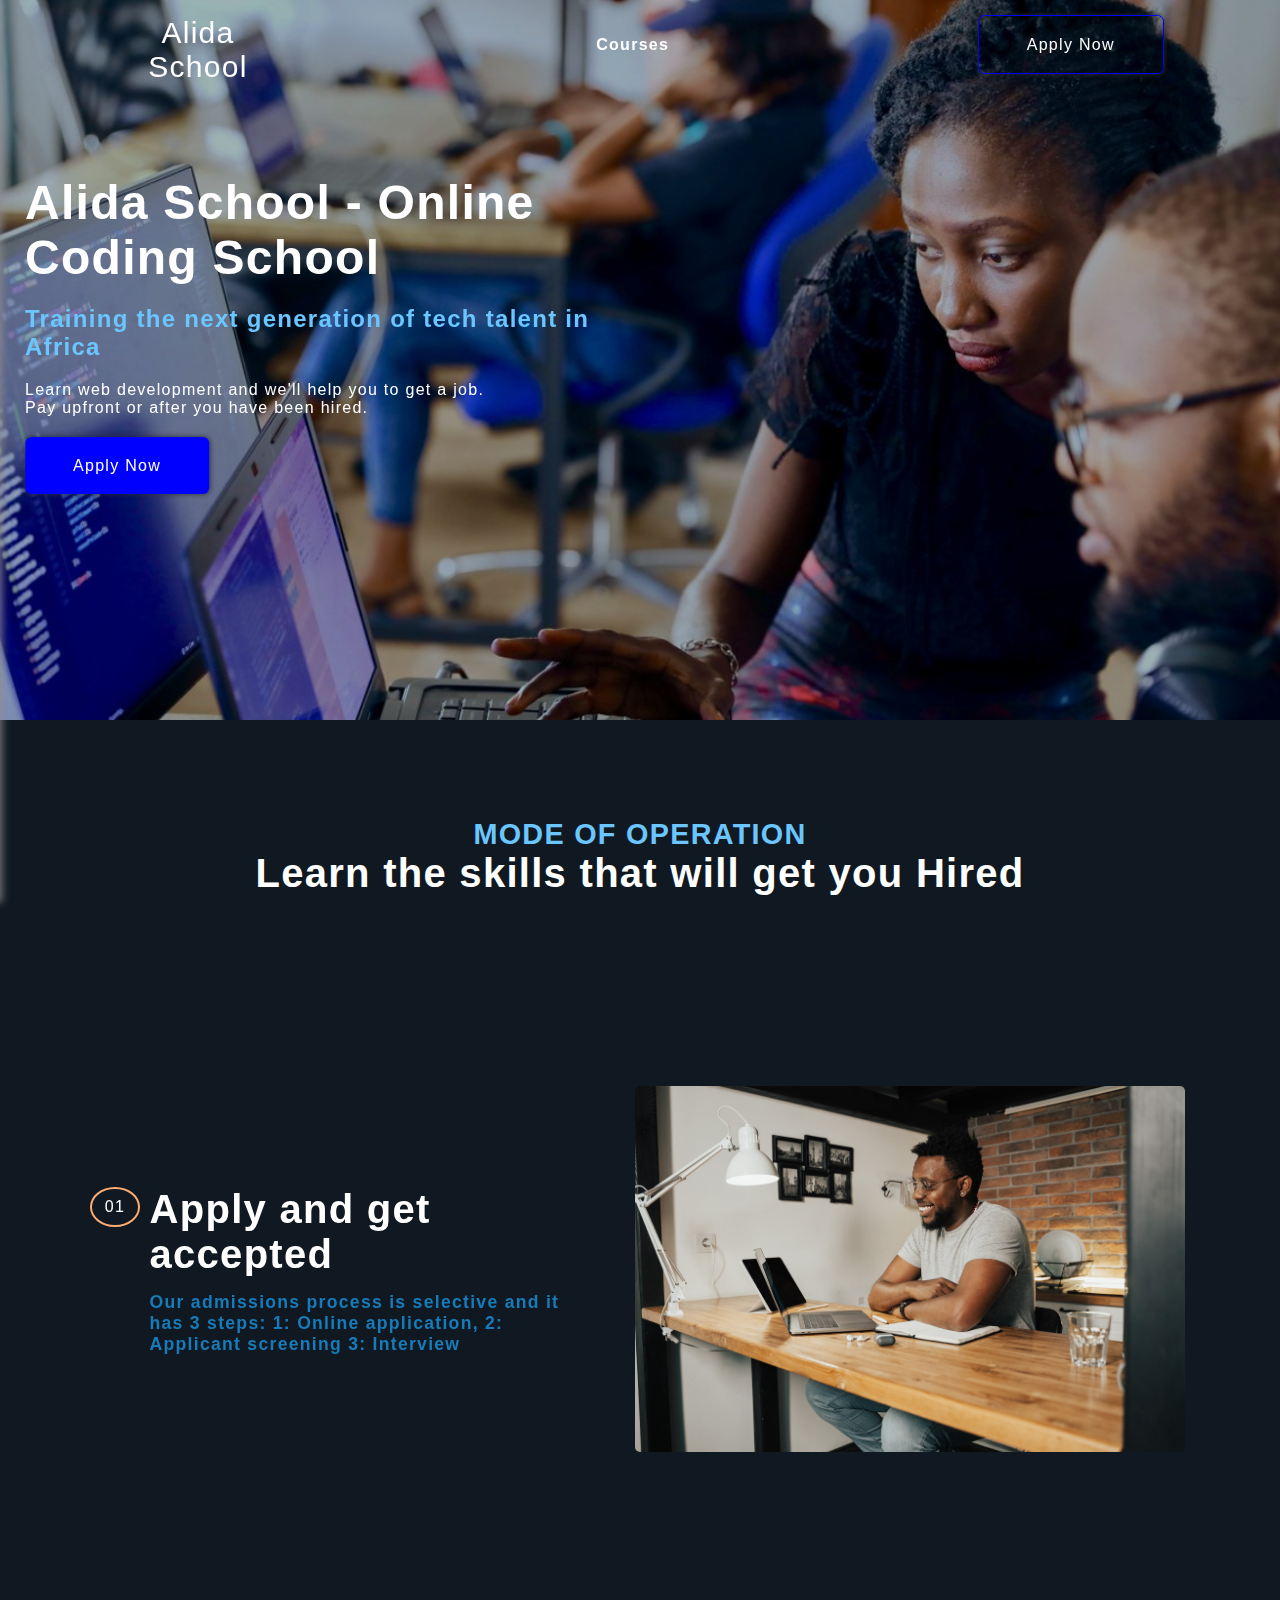
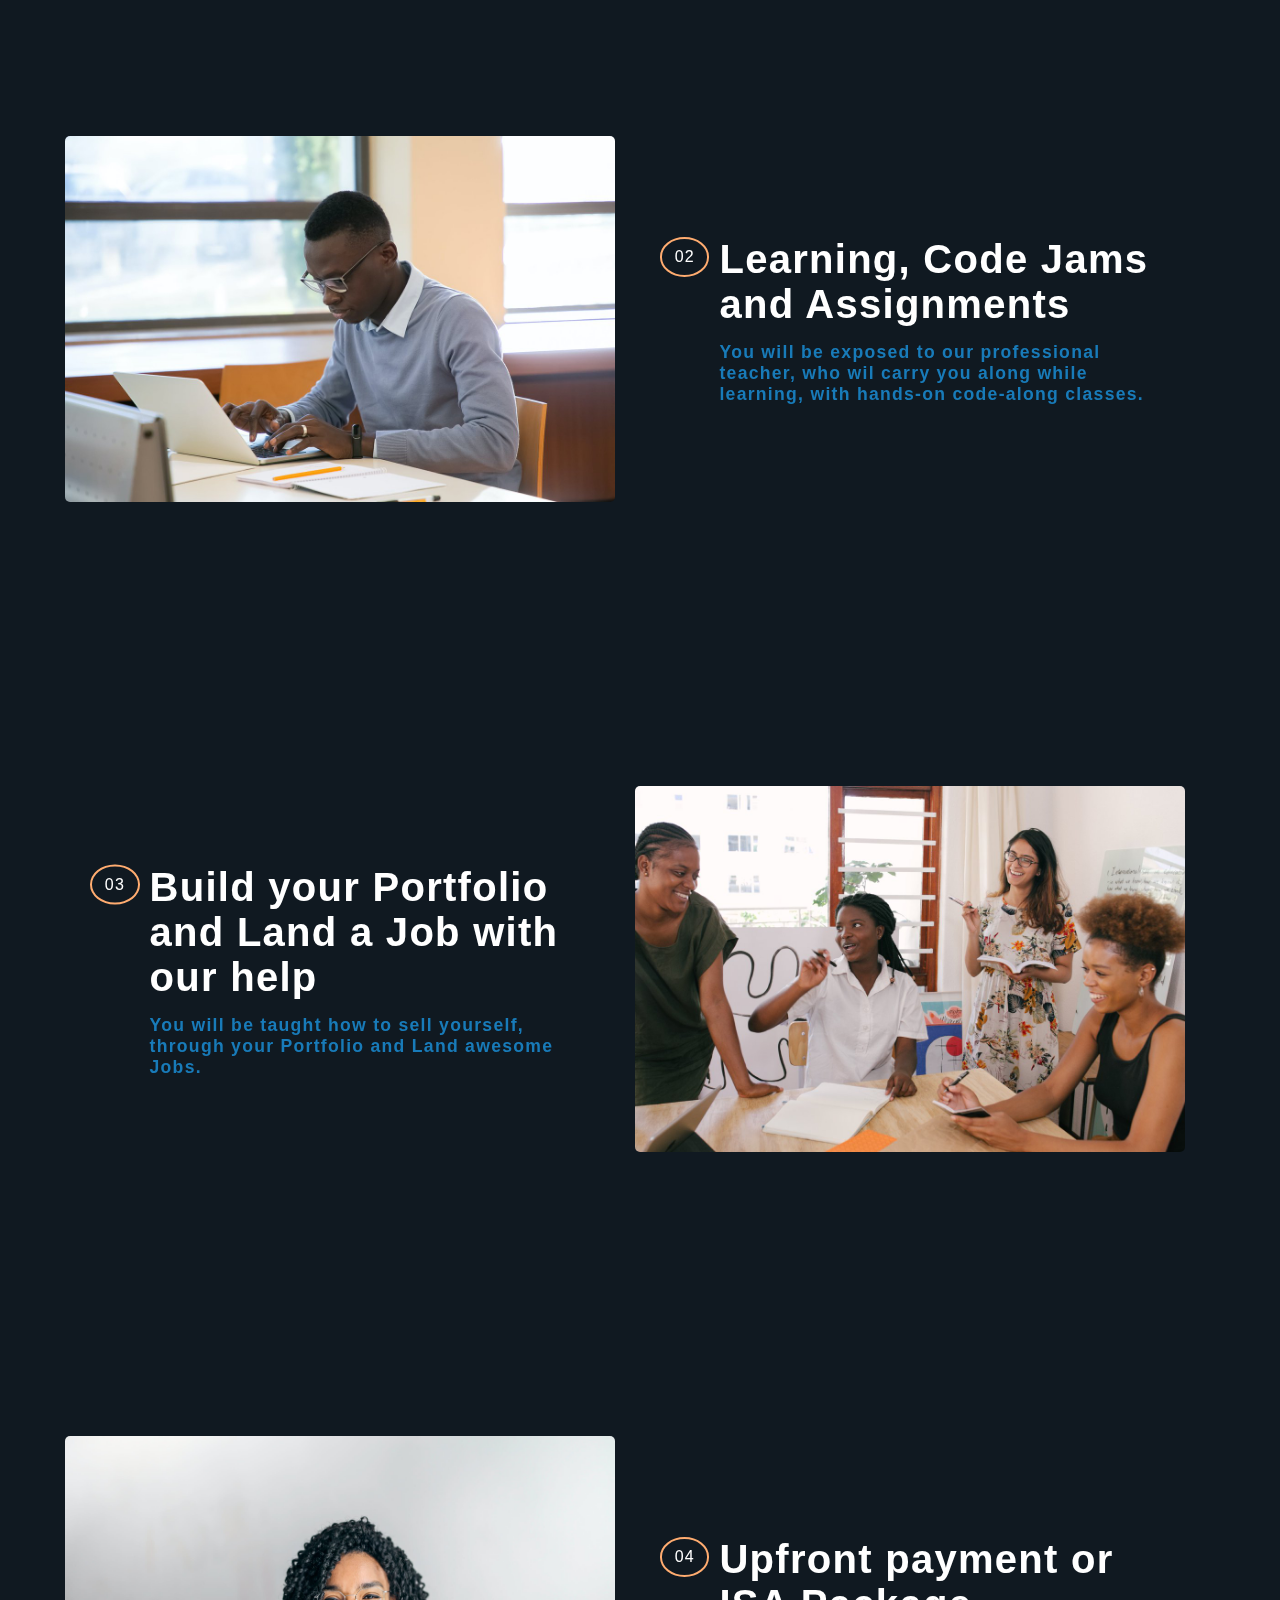
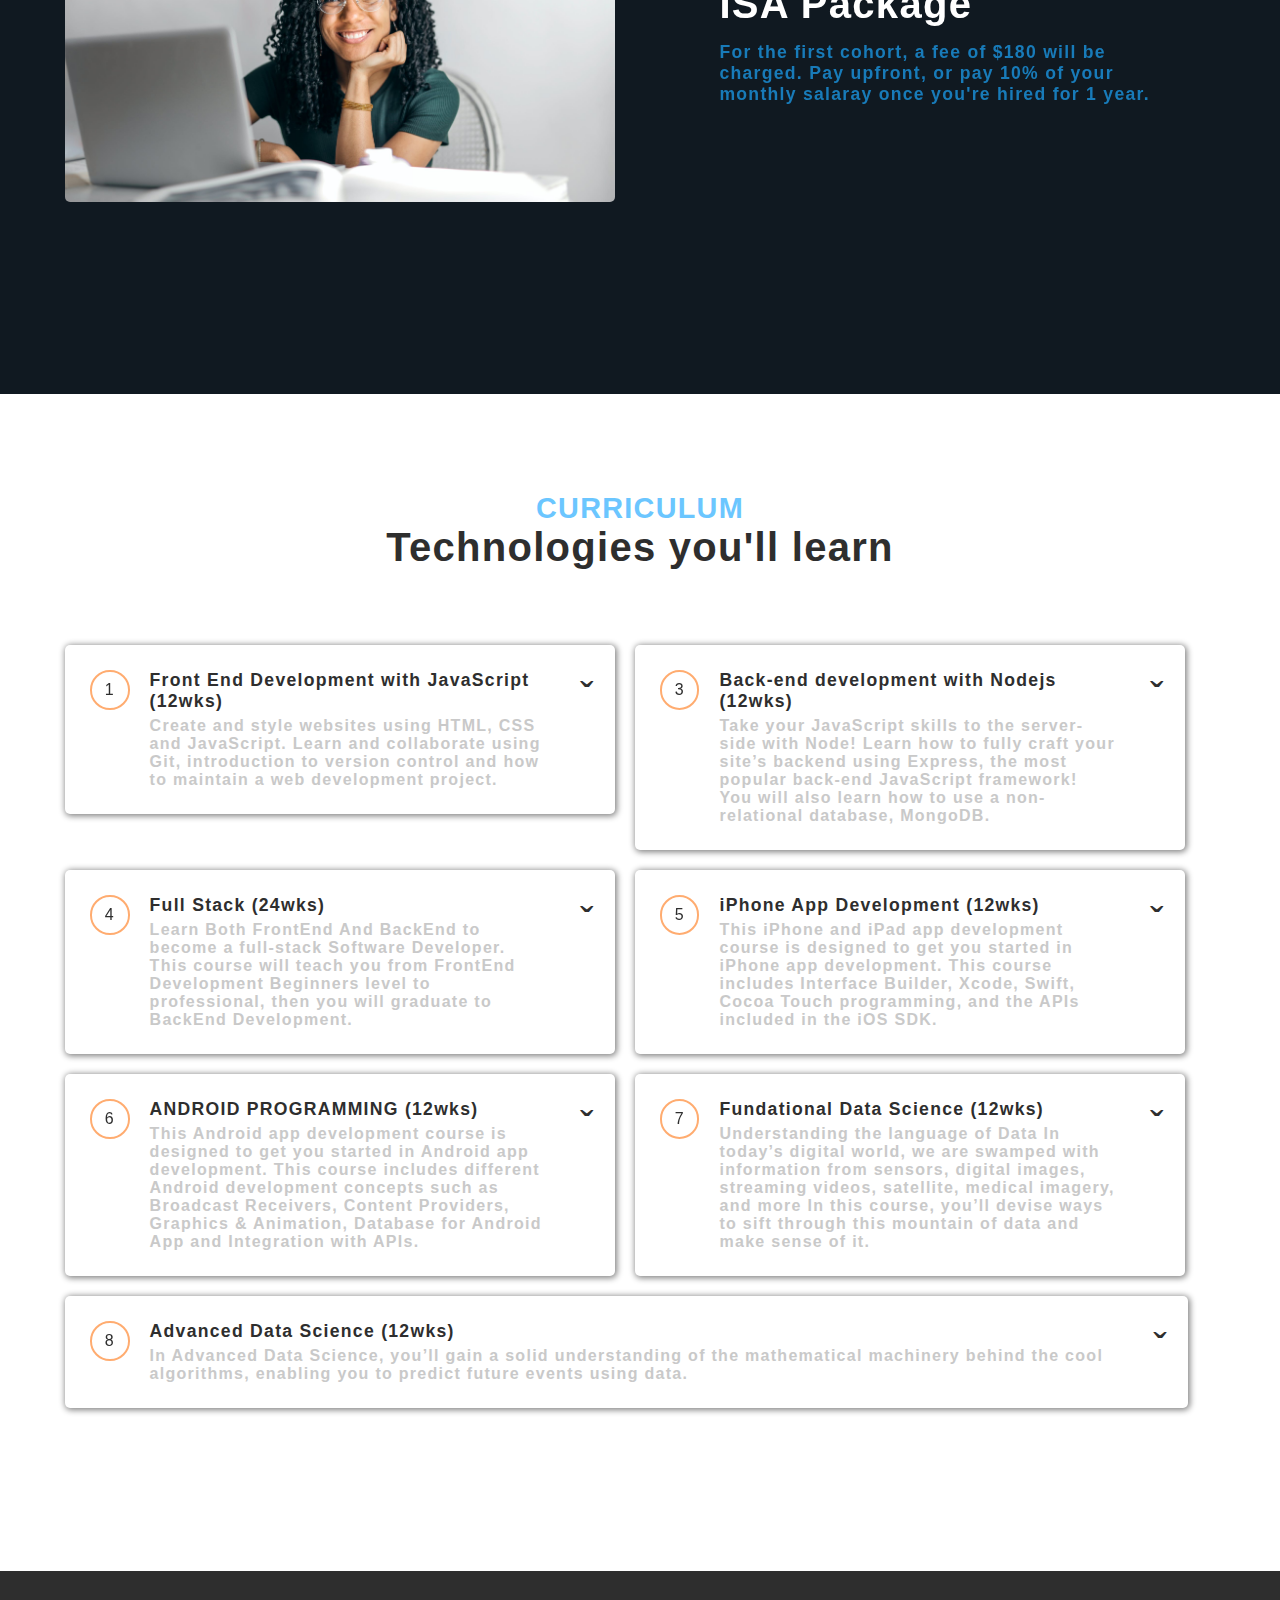
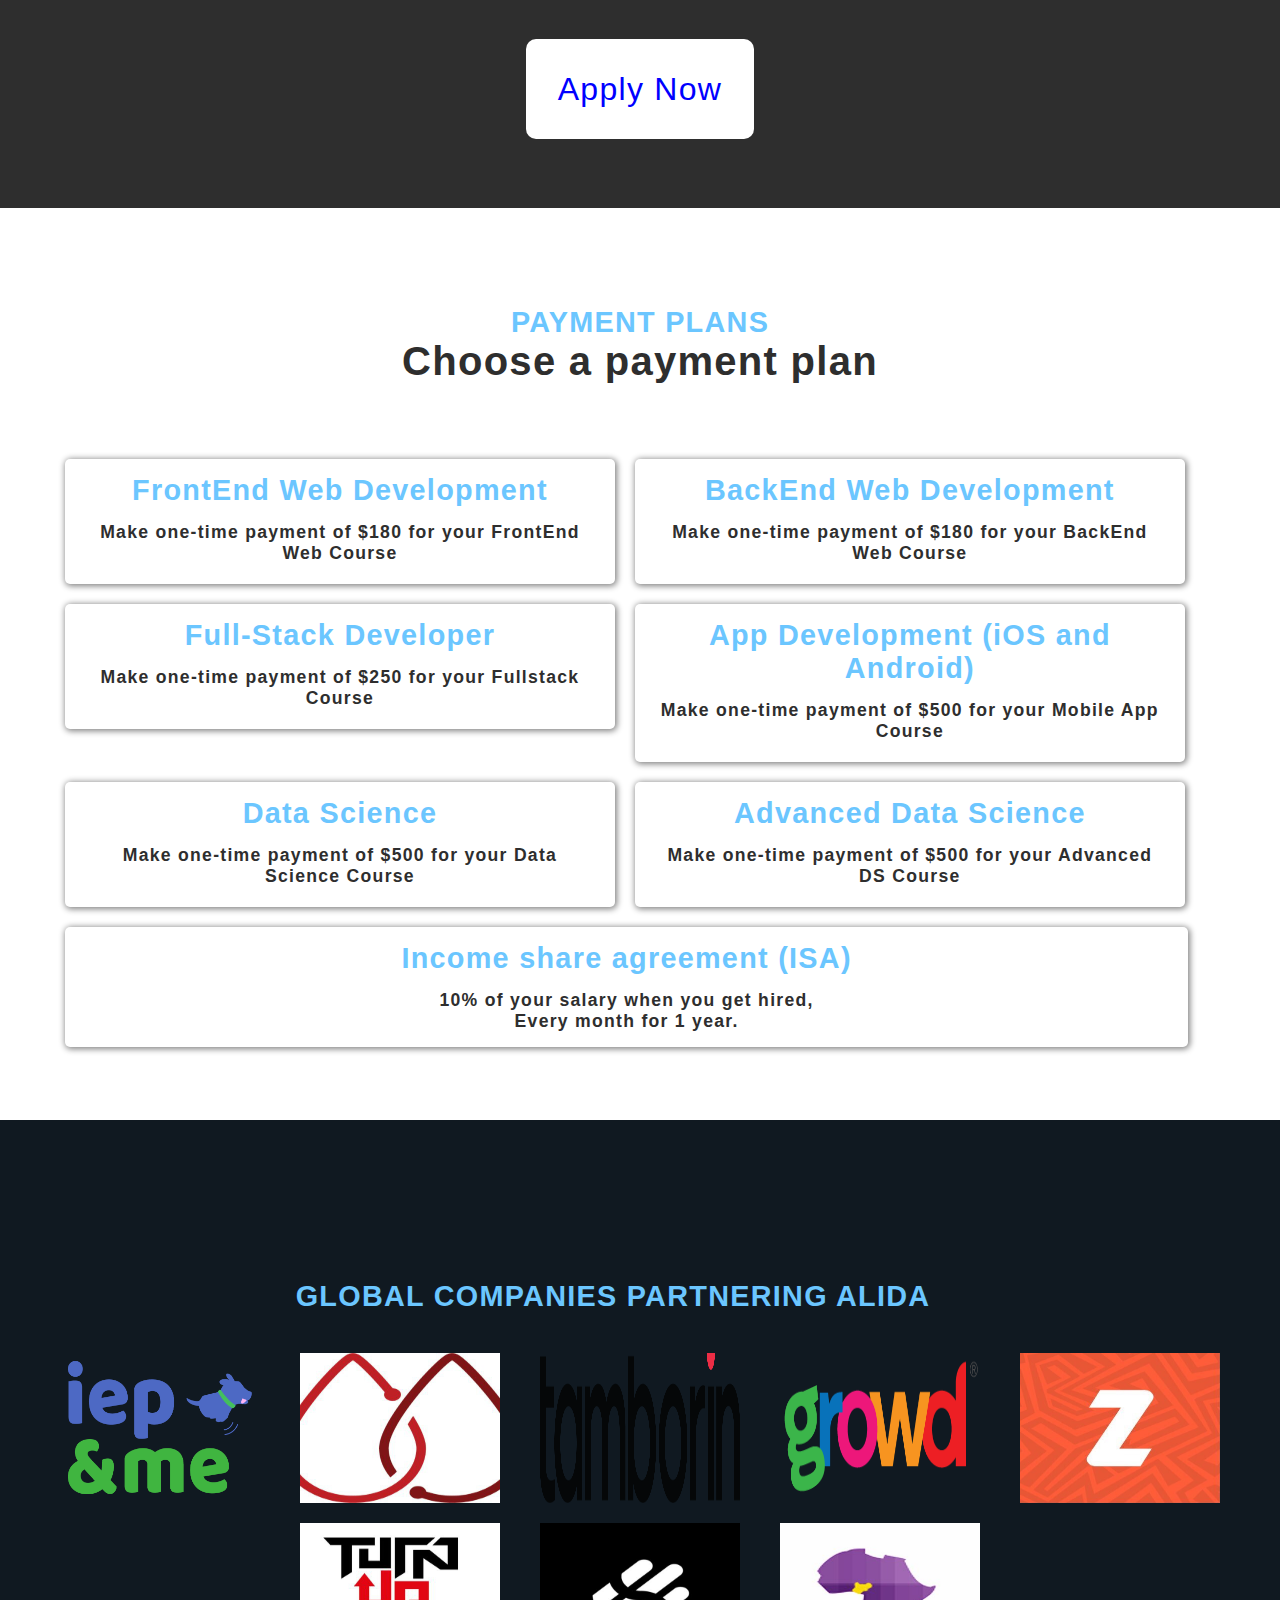
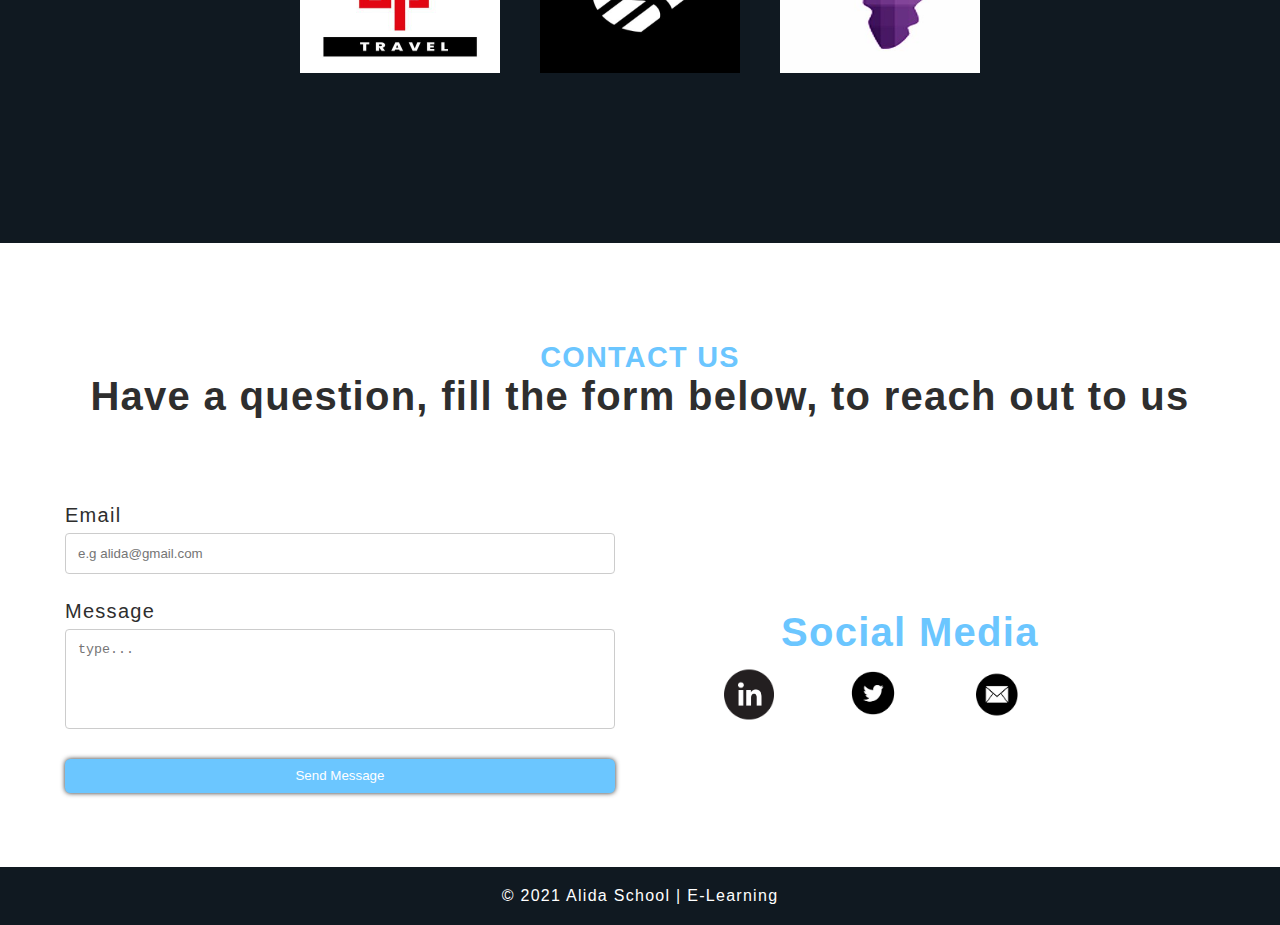
==== commit bab013e5: "1st index edit" ====
--- a/index.html
+++ b/index.html
@@ -147,8 +147,16 @@
                             <div>
                                 <div class="al-text-h2 al-mb-md al-text-light"> Apply and get accepted </div>
                                 <div class="al-text-secondary-dark al-text-h4">
-                                    From applicaition, to your screening, pre-course and Interview,
-                                    serves as our 4 steps to admission processing
+                                    Our admissions process is selective and it has 3 steps:
+
+
+
+1: Online application,
+
+2: Applicant screening
+
+3: Interview
+
                                 </div>
                             </div>
                         </div>
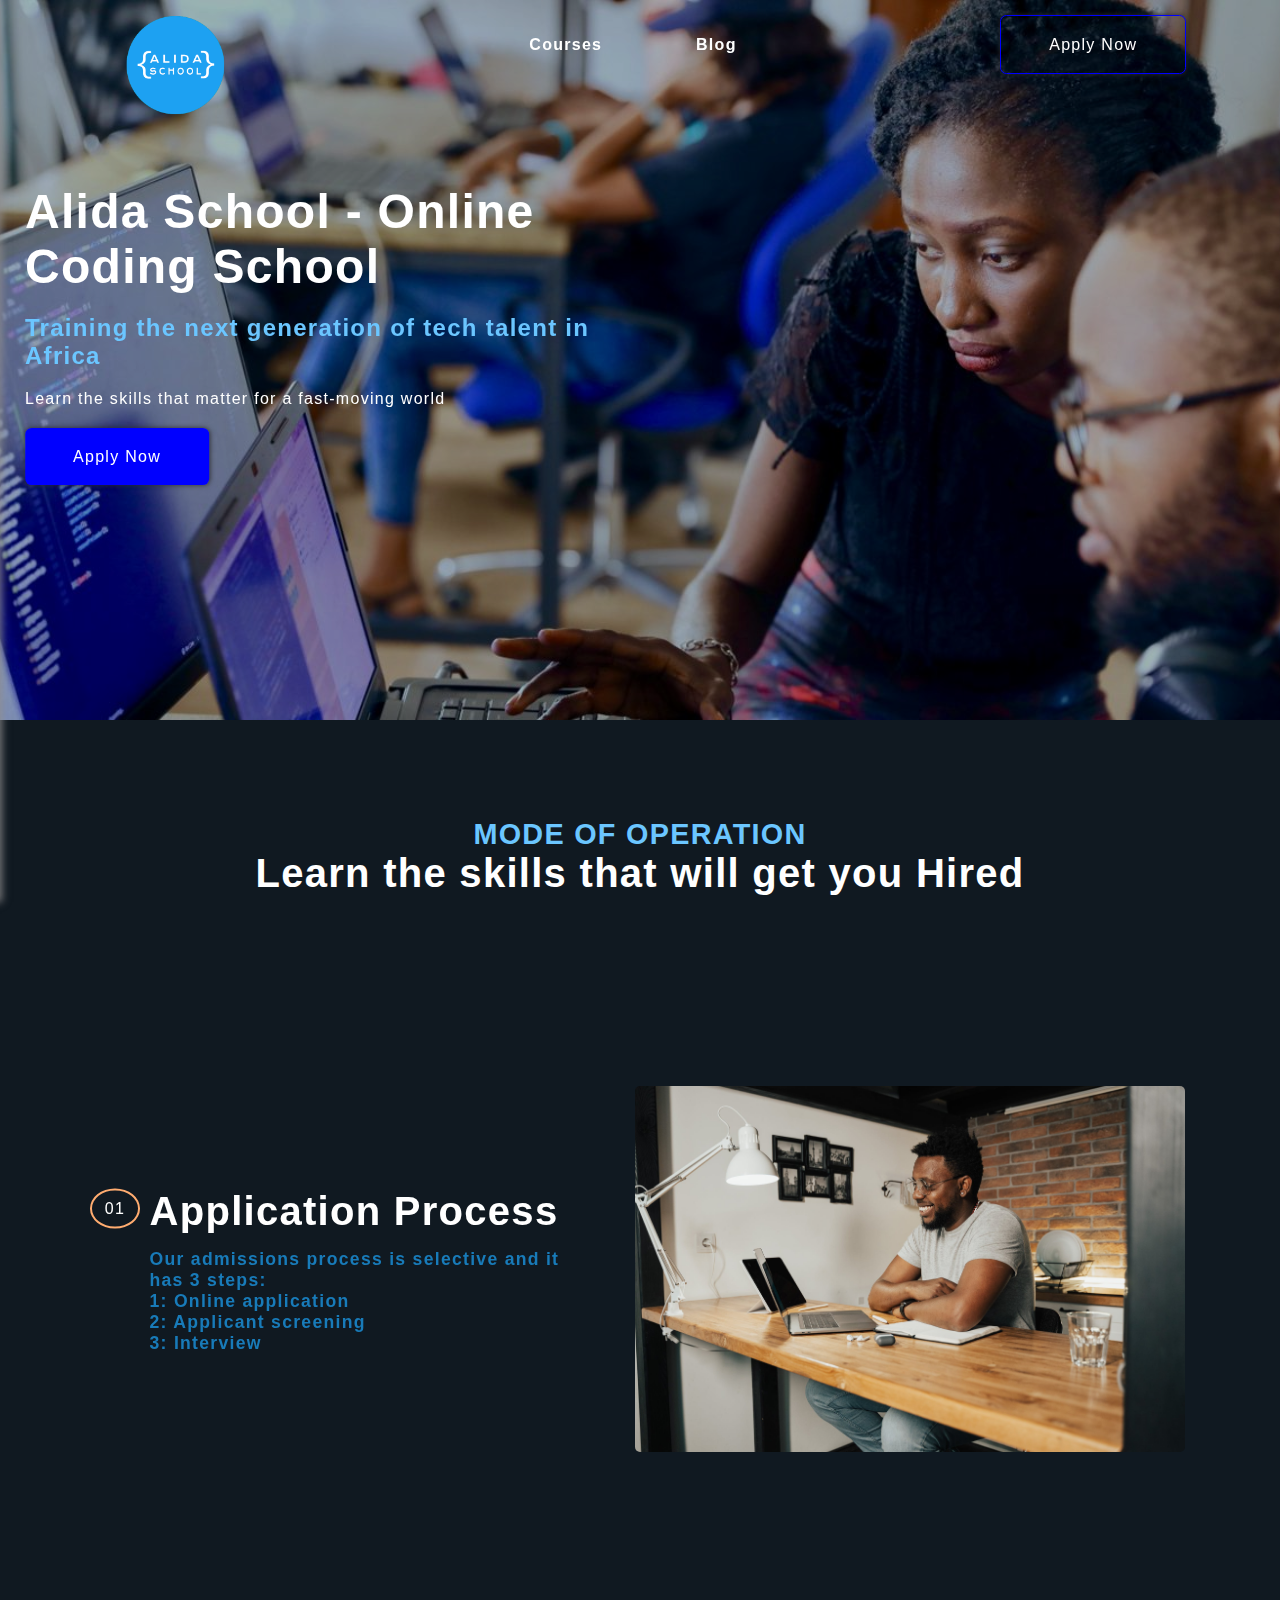
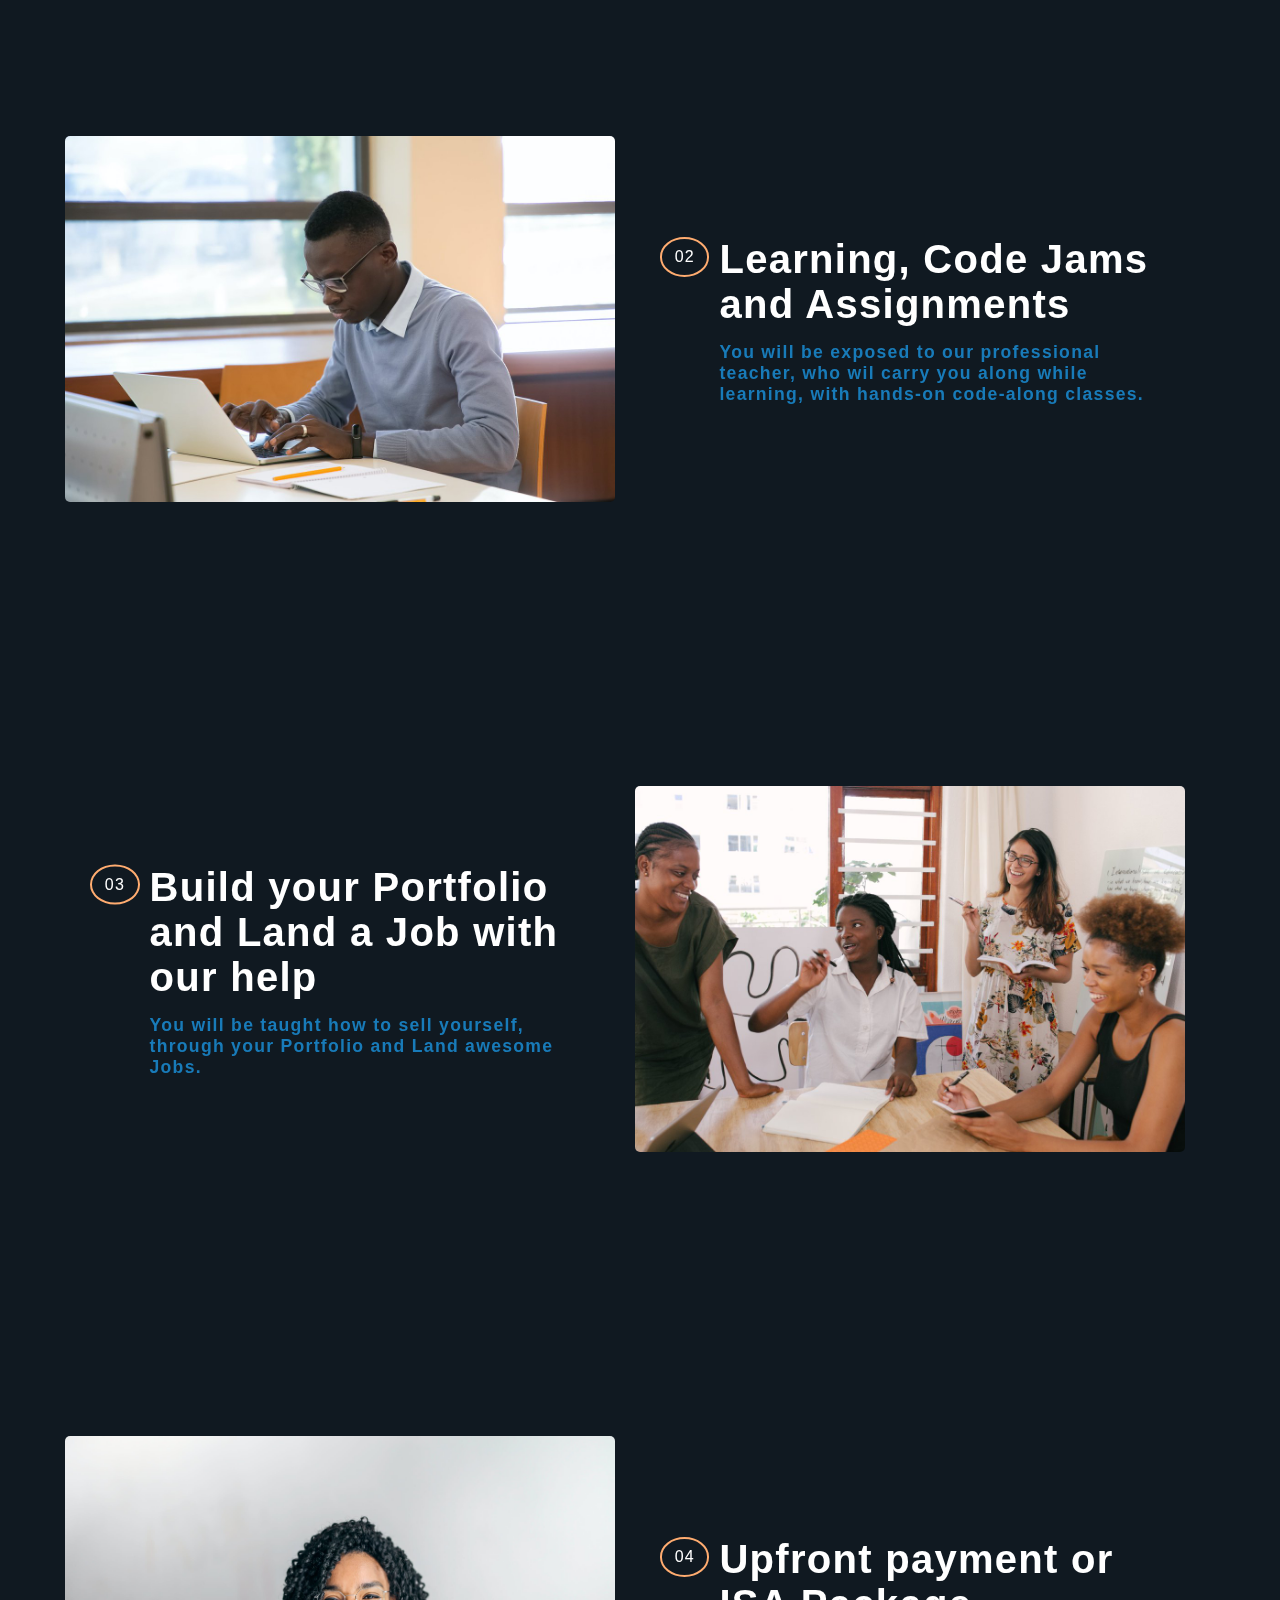
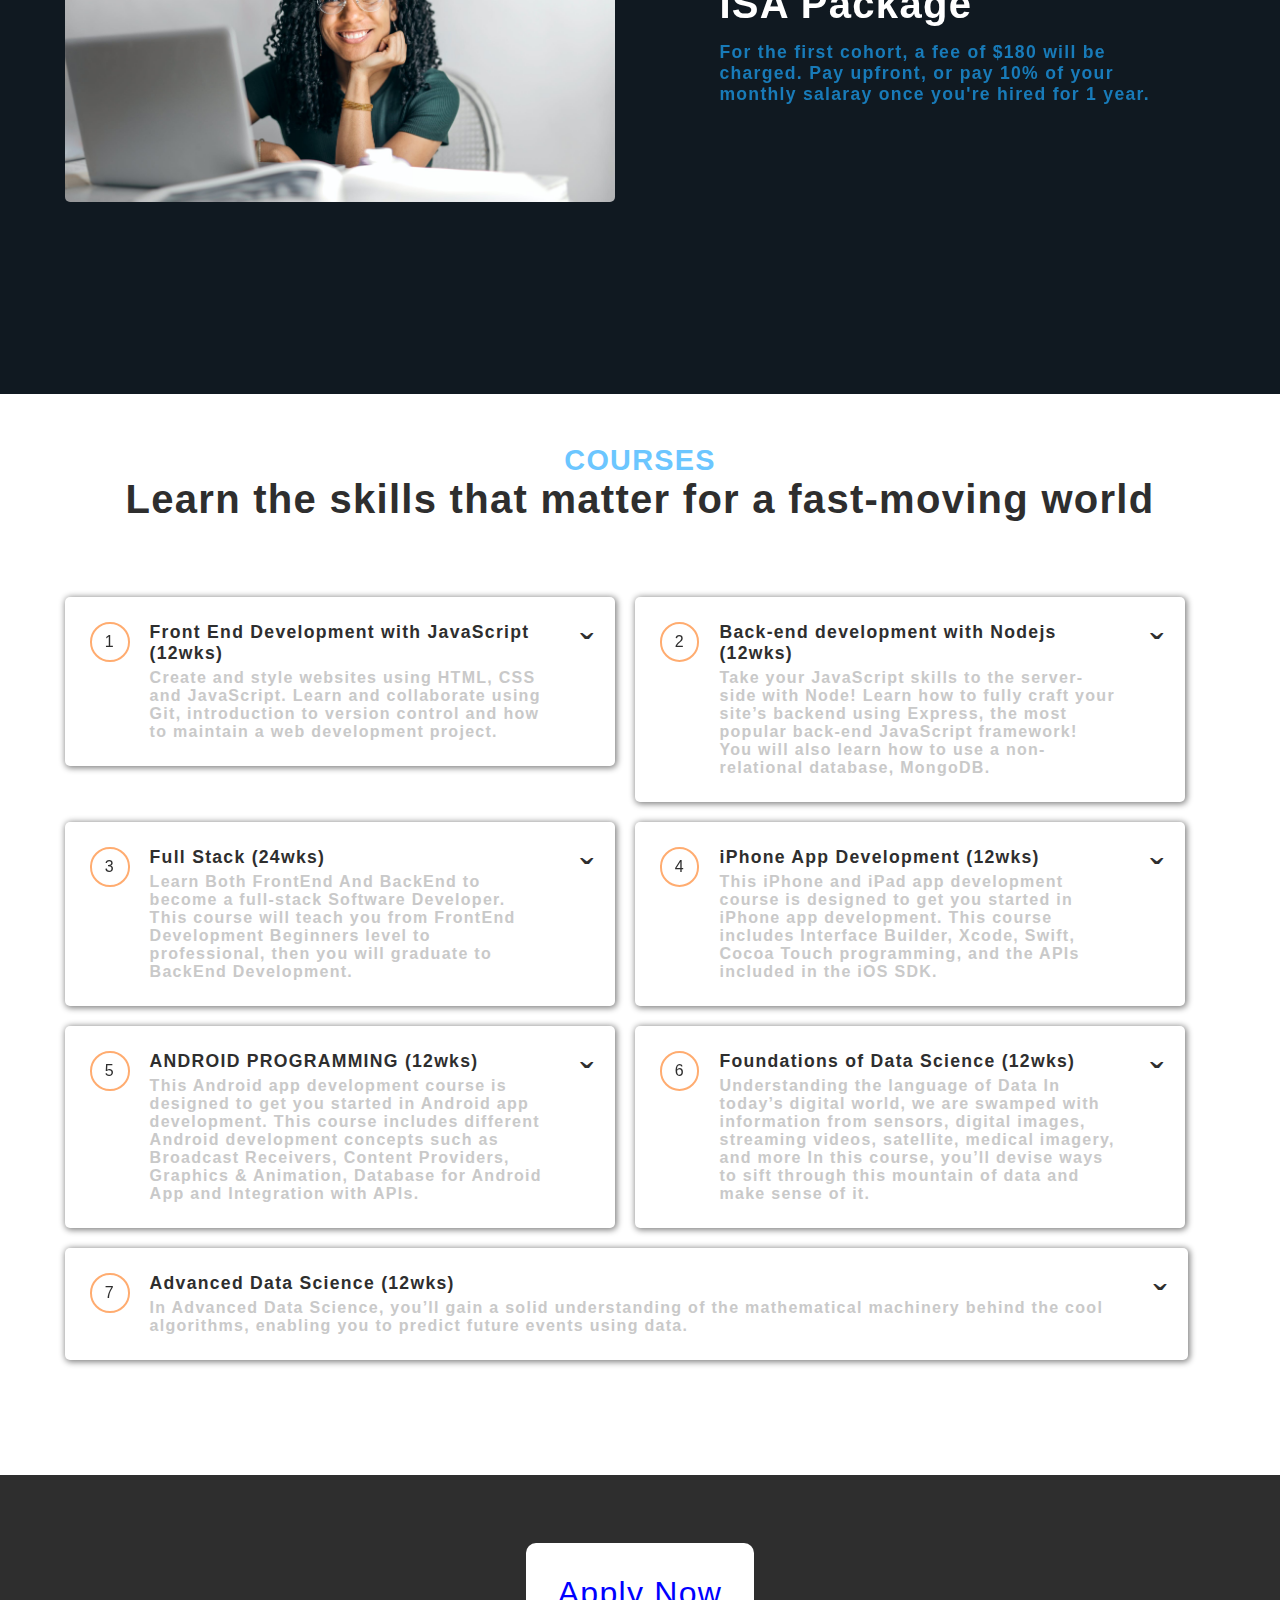
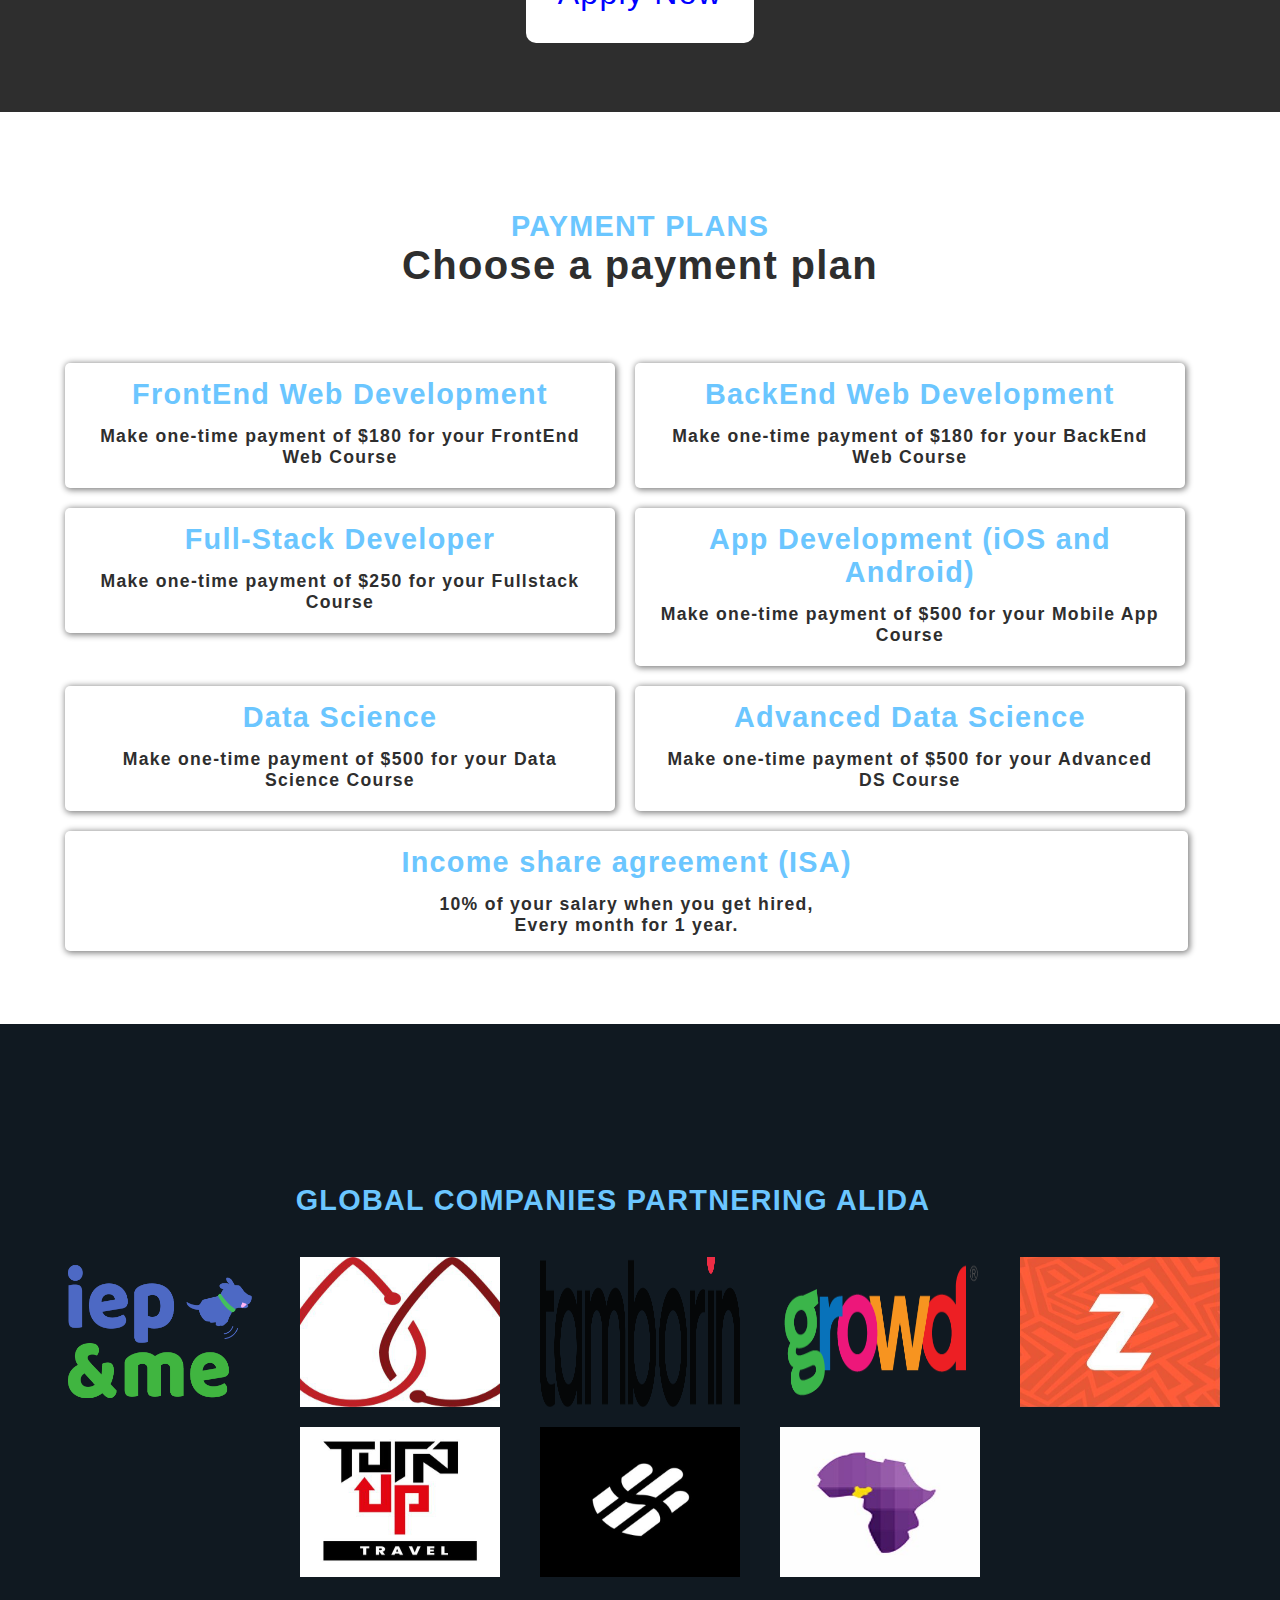
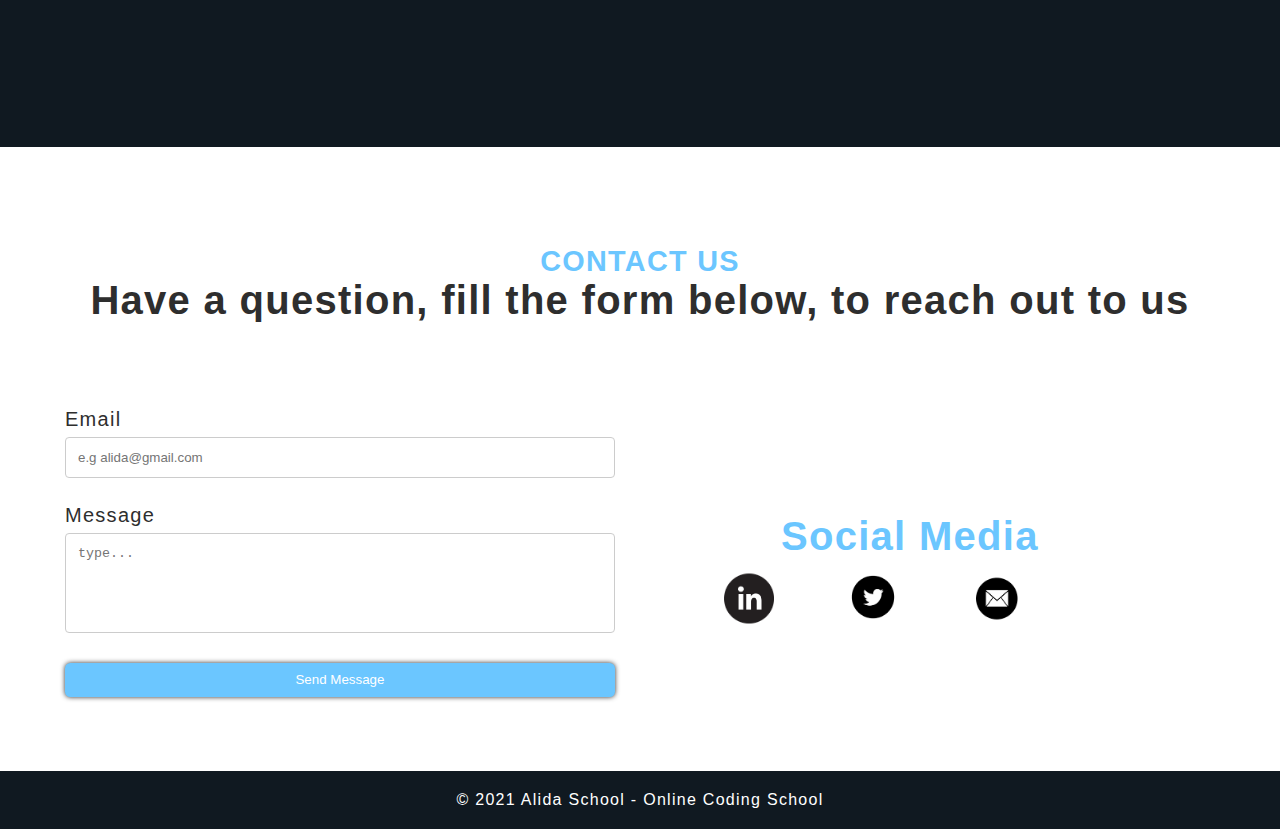
==== commit 6a51bef6: "updated home" ====
--- a/index.html
+++ b/index.html
@@ -9,22 +9,29 @@
     <!-- <meta name="color-scheme" content="dark light"> -->
     <link rel="stylesheet" type="text/css" href="css/style.css" />
     <link rel="icon" href="images/alida-logo.png" sizes="192x192" />
-    <title>Alida School</title>
+    <title>Alida School - Online Coding School </title>
 </head>
 <body>
     <div class="al-wrapper">
         <nav class="al-nav-bar">
             <div class="al-brand">
-                <div> Alida </div>
-                <div> School </div>
+                <div>
+                    <img src="images/logo.png" alt="Alida School Logo" width="100" height="100">
+                </div>
+
             </div>
             <ul>
                 <!-- <li>
                     <a href="#mod" title=""> Mode of Operation </a>
                 </li> -->
                 <li>
-                    <a href="#curriculum" title=""> Courses </a>
+                    <a href="#courses" title=""> Courses </a>
                 </li>
+
+                <li>
+                    <a href="#blog" title=""> Blog </a>
+                </li>
+
                 <!-- <li>
                     <a href="#timeline" title=""> Timeline </a>
                 </li>
@@ -79,8 +86,9 @@
                             Training the next generation of tech talent in Africa
                         </div>
                         <div class="al-mb-lg" style="font-size: 16px;">
-                            Learn web development and we'll help you to get a job. <br>
-                            Pay upfront or after you have been hired.
+
+                            Learn the skills that matter for a fast-moving world <br>
+
                         </div>
                         <div class="al-mt-lg al-pt-lg">
                             <a href="https://forms.gle/y5cdos5y91xUsChD9" target="_blank" class="al-btn al-btn-primary al-pt-lg al-pb-lg" title=""> Apply Now </a>
@@ -145,17 +153,17 @@
                                 <div class="al-num al-text-light"> 01 </div>
                             </div>
                             <div>
-                                <div class="al-text-h2 al-mb-md al-text-light"> Apply and get accepted </div>
+                                <div class="al-text-h2 al-mb-md al-text-light"> Application Process </div>
                                 <div class="al-text-secondary-dark al-text-h4">
-                                    Our admissions process is selective and it has 3 steps:
-
-
-
-1: Online application,
-
-2: Applicant screening
-
-3: Interview
+                                    Our admissions process is selective and it has 3 steps: <br>
+
+
+
+1: Online application <br>
+
+2: Applicant screening <br>
+
+3: Interview <br>
 
                                 </div>
                             </div>
@@ -225,15 +233,15 @@
                 </div>
             </div>
         </div>
-        <div class="al-curriculum" id="curriculum">
+        <div class="al-courses" id="courses">
             <div class="al-header">
-                <div class="al-text-secondary al-text-h3 al-text-capslock"> Curriculum </div>
+                <div class="al-text-secondary al-text-h3 al-text-capslock"> Courses </div>
                 <div class="al-text-h2">
-                    Technologies you'll learn
+                    Learn the skills that matter for a fast-moving world
                 </div>
             </div>
             <div class="al-content">
-                <div class="al-row _curriculum">
+                <div class="al-row _courses">
                     <div class="al-col-sm-6">
                         <div class="al-card">
                             <div class="al-accordion">
@@ -288,7 +296,7 @@
                                     <div class="al-accordion-header">
                                         <div class="al-row al-justify-between">
                                             <div class="al-before al-mr-lg">
-                                                <div class="al-num"> 3 </div>
+                                                <div class="al-num"> 2 </div>
                                             </div>
                                             <div>
                                                 <div class="al-text-h4"> Back-end development with Nodejs (12wks) </div>
@@ -325,7 +333,7 @@
                                     <div class="al-accordion-header">
                                         <div class="al-row al-justify-between">
                                             <div class="al-before al-mr-lg">
-                                                <div class="al-num"> 4 </div>
+                                                <div class="al-num"> 3 </div>
                                             </div>
                                             <div>
                                                 <div class="al-text-h4"> Full Stack (24wks) </div>
@@ -357,7 +365,7 @@
                                     <div class="al-accordion-header">
                                         <div class="al-row al-justify-between">
                                             <div class="al-before al-mr-lg">
-                                                <div class="al-num"> 5 </div>
+                                                <div class="al-num"> 4 </div>
                                             </div>
                                             <div>
                                                 <div class="al-text-h4"> iPhone App Development (12wks) </div>
@@ -396,7 +404,7 @@
                                     <div class="al-accordion-header">
                                         <div class="al-row al-justify-between">
                                             <div class="al-before al-mr-lg">
-                                                <div class="al-num"> 6 </div>
+                                                <div class="al-num"> 5 </div>
                                             </div>
                                             <div>
                                                 <div class="al-text-h4"> ANDROID PROGRAMMING (12wks) </div>
@@ -521,10 +529,10 @@
                                     <div class="al-accordion-header">
                                         <div class="al-row al-justify-between">
                                             <div class="al-before al-mr-lg">
-                                                <div class="al-num"> 7 </div>
+                                                <div class="al-num"> 6 </div>
                                             </div>
                                             <div>
-                                                <div class="al-text-h4"> Fundational Data Science (12wks) </div>
+                                                <div class="al-text-h4"> Foundations of Data Science (12wks) </div>
                                                 <div class="al-text-subtitle al-text-grey al-mt-xs">
                                                     <div>
                                                         Understanding the language of Data In today’s digital world, we are swamped with information from sensors, digital images, streaming videos, satellite, medical imagery, and more
@@ -561,7 +569,7 @@
                                     <div class="al-accordion-header">
                                         <div class="al-row al-justify-between">
                                             <div class="al-before al-mr-lg">
-                                                <div class="al-num"> 8 </div>
+                                                <div class="al-num"> 7 </div>
                                             </div>
                                             <div>
                                                 <div class="al-text-h4"> Advanced Data Science (12wks) </div>
@@ -786,7 +794,7 @@
         <footer class="al-bg-mod-dark al-text-light">
             <div class="al-text-center al-pa-lg">
                 &#169; <span id="current_date">2021</span>
-                Alida School | E-Learning
+                Alida School - Online Coding School
             </div>
         </footer>
     </div>
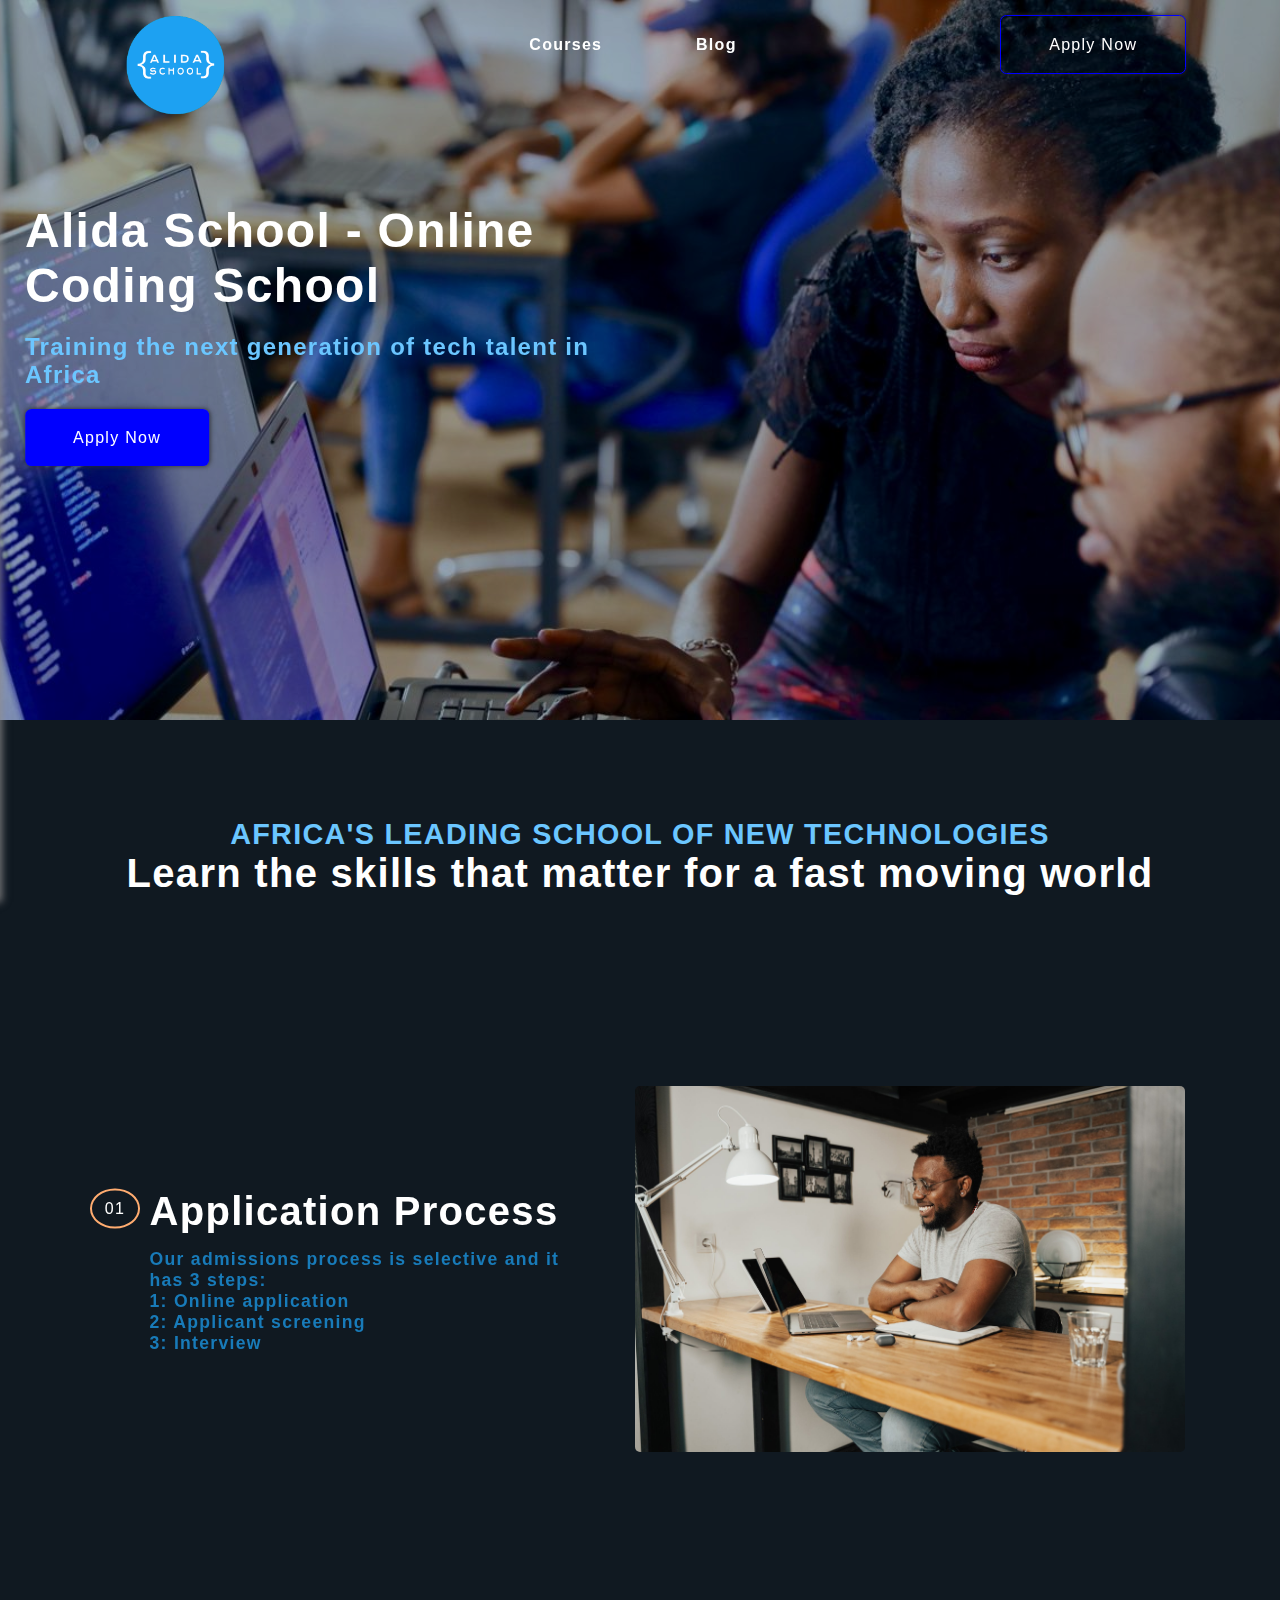
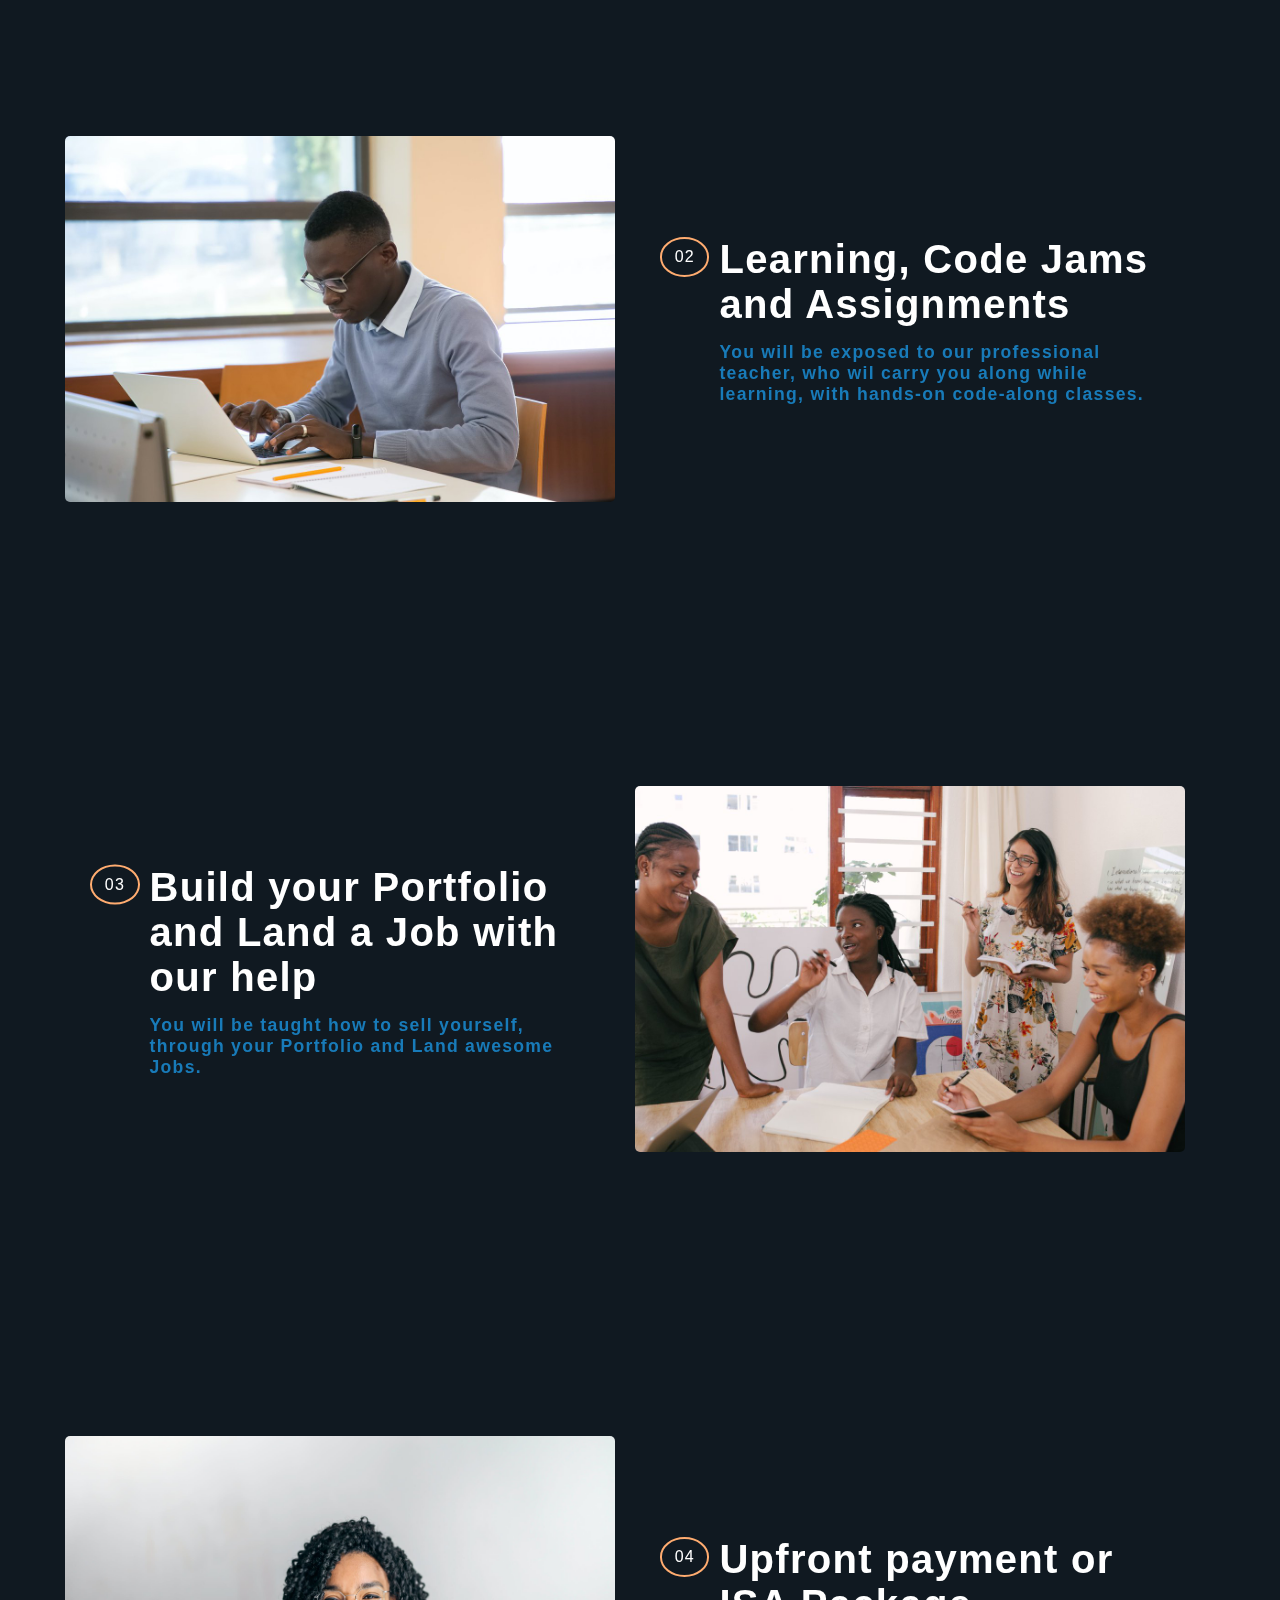
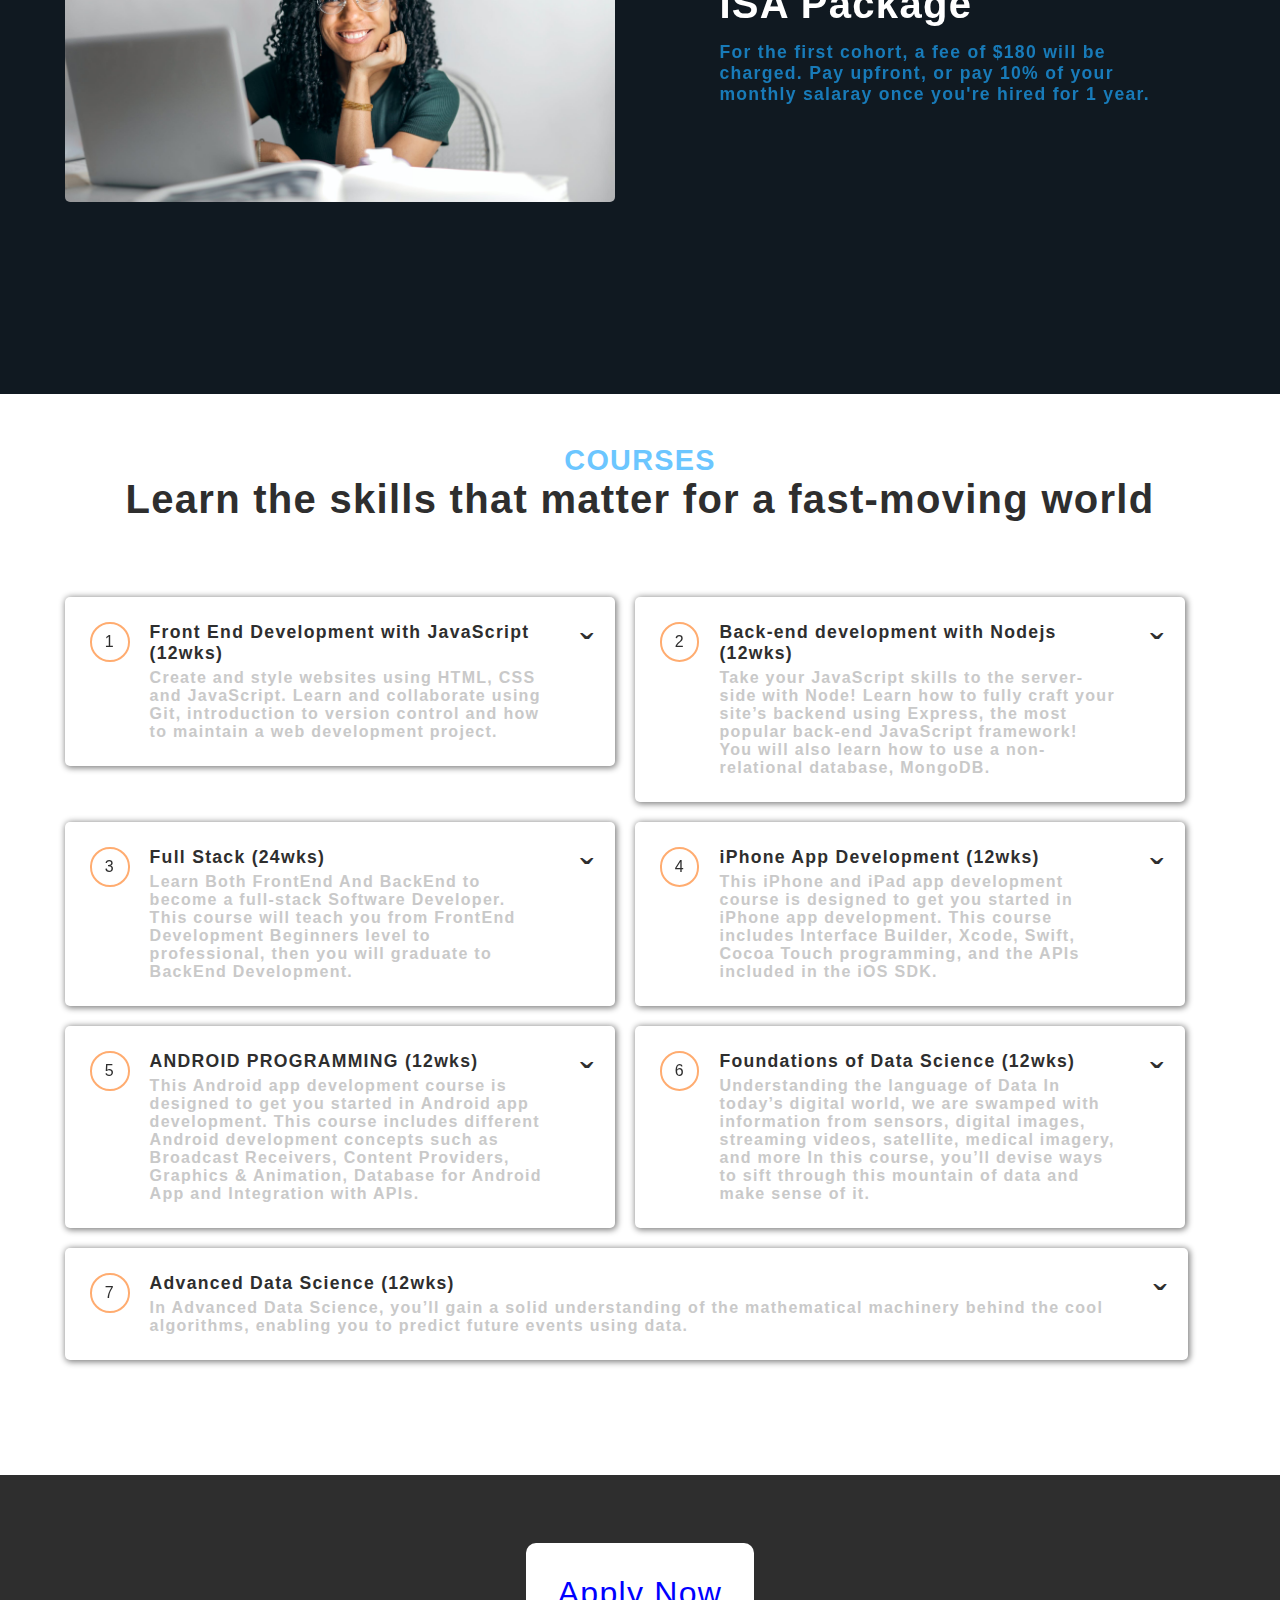
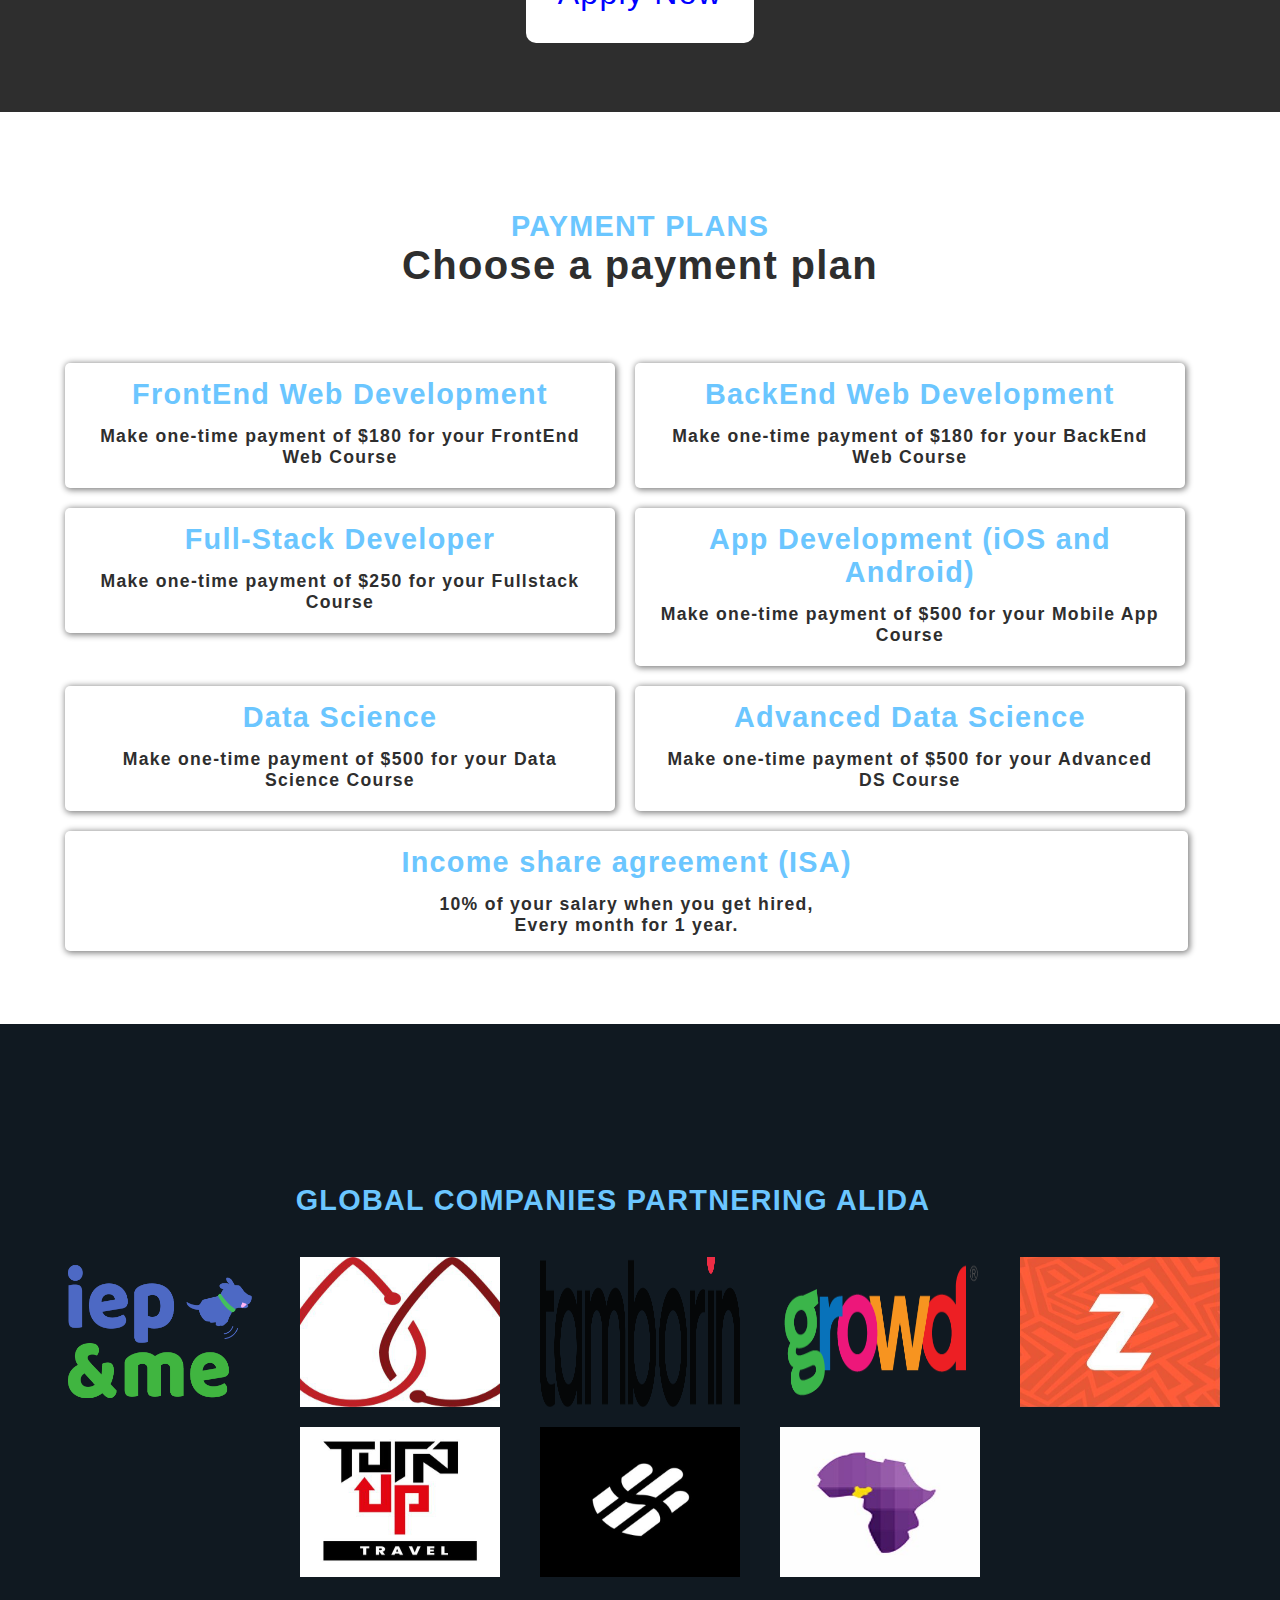
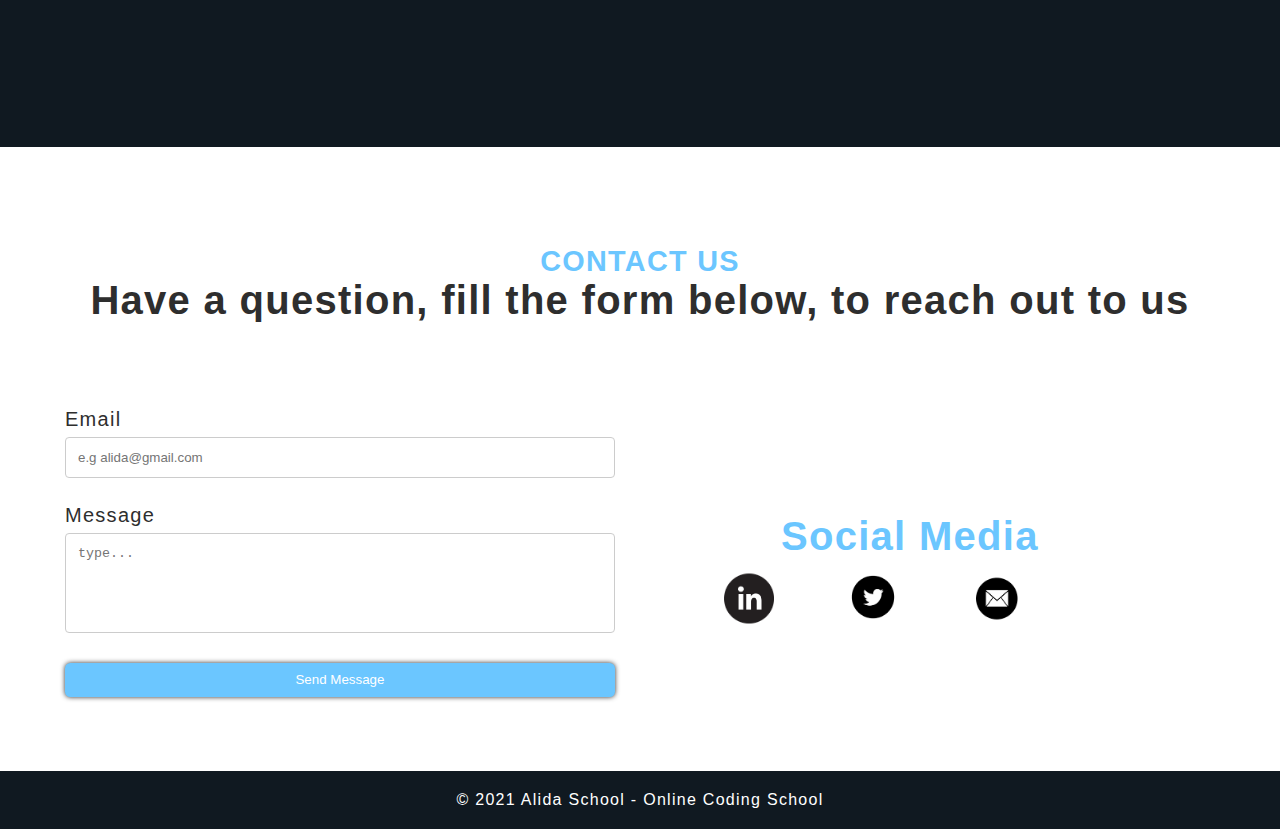
==== commit 4d215097: "update home" ====
--- a/index.html
+++ b/index.html
@@ -87,8 +87,6 @@
                         </div>
                         <div class="al-mb-lg" style="font-size: 16px;">
 
-                            Learn the skills that matter for a fast-moving world <br>
-
                         </div>
                         <div class="al-mt-lg al-pt-lg">
                             <a href="https://forms.gle/y5cdos5y91xUsChD9" target="_blank" class="al-btn al-btn-primary al-pt-lg al-pb-lg" title=""> Apply Now </a>
@@ -140,9 +138,9 @@
         </div> -->
         <div class="al-mode-of-operation" id="mod">
             <div class="al-header">
-                <div class="al-text-secondary al-text-h3 al-text-capslock"> MODE OF OPERATION </div>
+                <div class="al-text-secondary al-text-h3 al-text-capslock"> Africa's Leading School of New Technologies </div>
                 <div class="al-text-h2 al-text-light">
-                    Learn the skills that will get you Hired
+                    Learn the skills that matter for a fast moving world
                 </div>
             </div>
             <div class="al-content">
